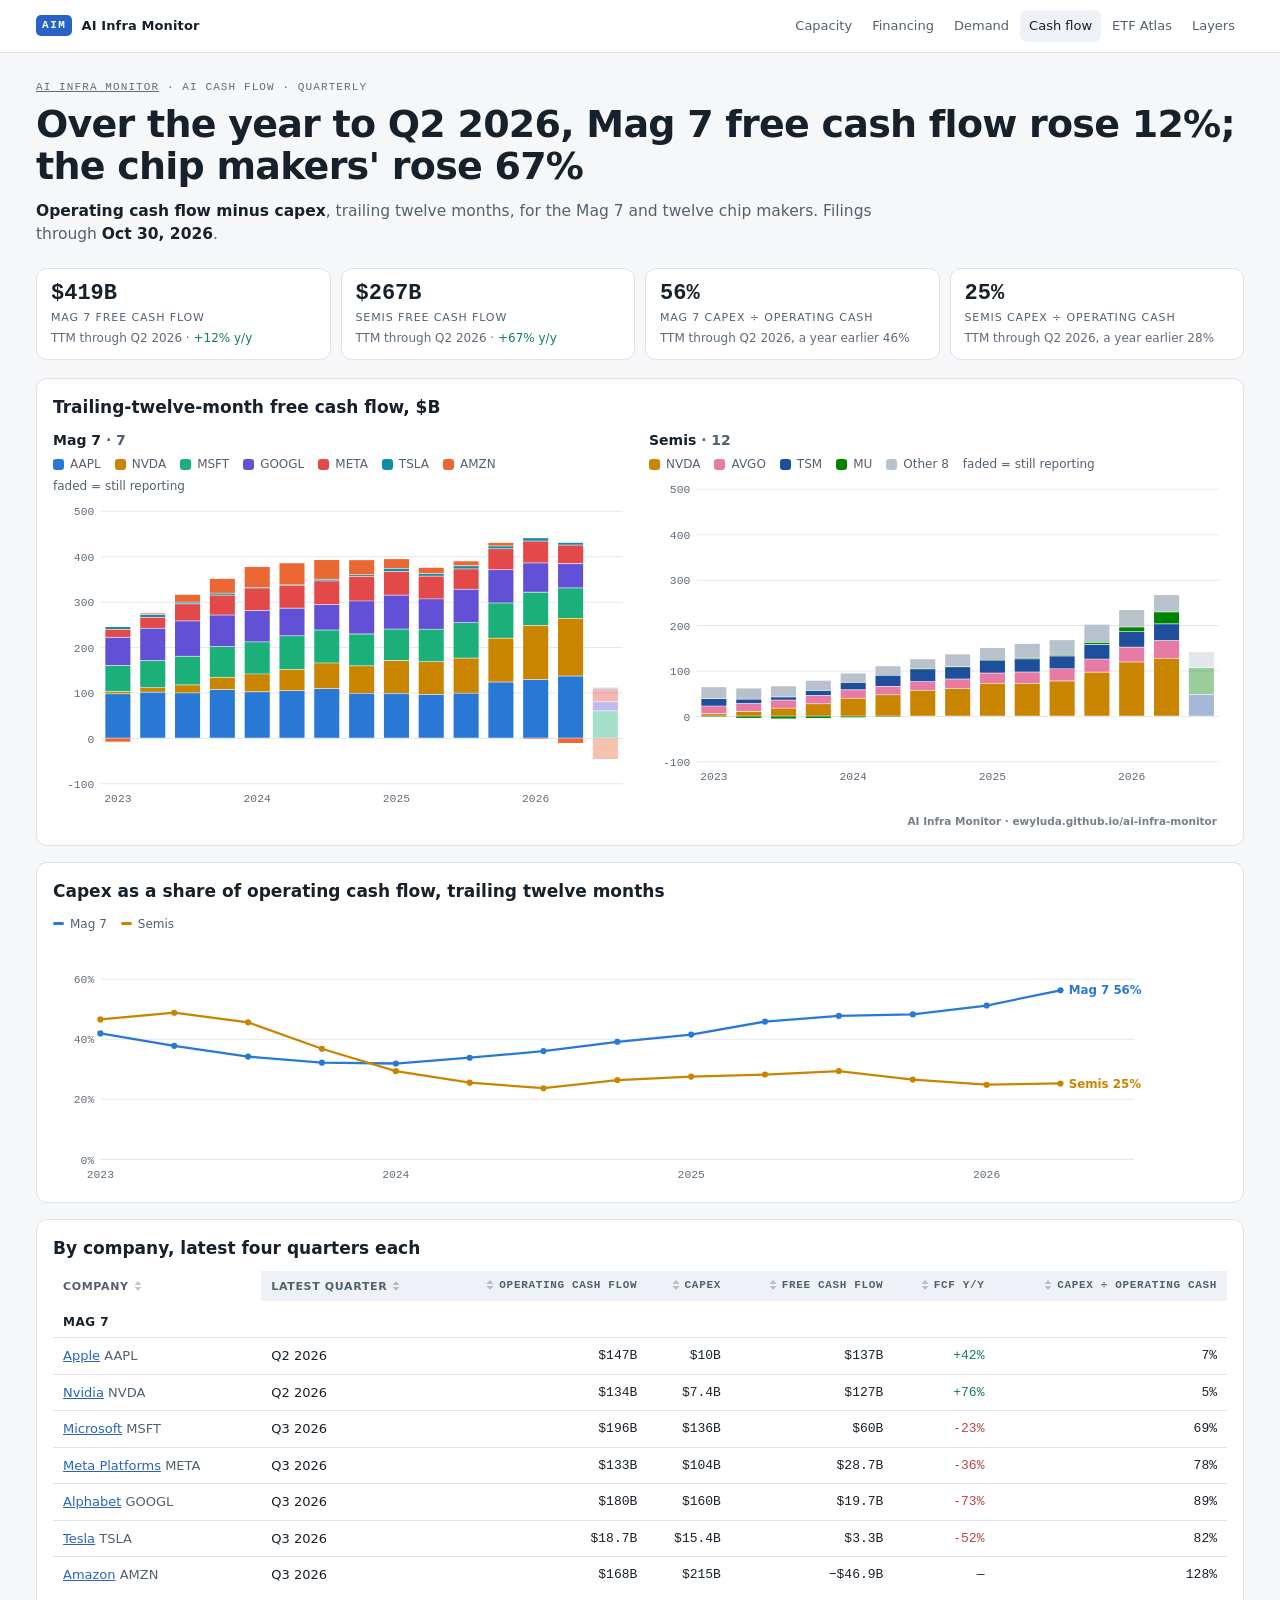
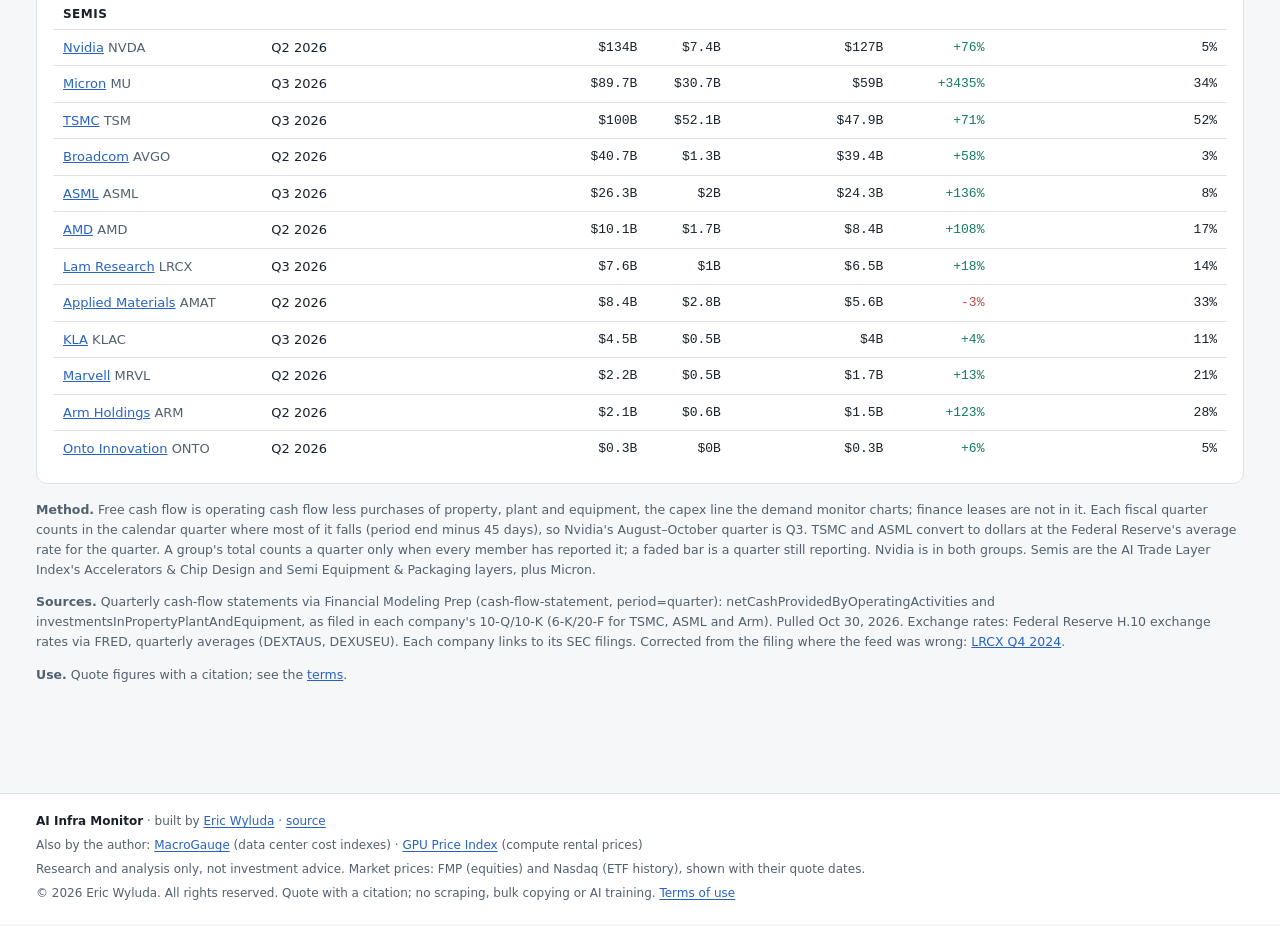
==== site/ai-cash-flow-monitor.html @ a7b1b4c6 "Less text on every page; AI Cash Flow Monitor Friend feedback: the hub reads as daunting, and the Ma" ====
<!doctype html>
<html lang="en">
<head>
<meta charset="utf-8" />
<meta name="viewport" content="width=device-width, initial-scale=1" />
<title>AI Cash Flow Monitor · AI Infra Monitor</title>
<style>
  :root{color-scheme:light;
    --bg:#F6F7F9;--card:#FFFFFF;--border:#DEE3E9;--border-2:#C9D1DA;--text:#17212B;--muted:#526170;--faint:#606C7A;--chip:#EEF2F6;
    --sky:#2763C4;--up:#147A63;--down:#BB4545;
    --sans:ui-sans-serif,-apple-system,system-ui,"Segoe UI",sans-serif;--mono:ui-monospace,SFMono-Regular,Menlo,monospace}
  *{box-sizing:border-box}
  body{margin:0;background:var(--bg);color:var(--text);font:14px/1.5 var(--sans);-webkit-font-smoothing:antialiased}
  a{color:var(--sky)}
  .wrap{max-width:1240px;margin:0 auto;padding:28px 16px 56px}
  .crumb{font:11px var(--mono);letter-spacing:.1em;text-transform:uppercase;color:var(--faint)}
  .crumb a{color:inherit}
  h1{font-size:clamp(26px,4vw,38px);line-height:1.12;letter-spacing:-.02em;margin:10px 0 12px}
  .lede{color:var(--muted);max-width:860px;font-size:15.5px;margin:0 0 22px}
  .lede b{color:var(--text)}
  .stats{display:grid;grid-template-columns:repeat(auto-fit,minmax(160px,1fr));gap:10px;margin-bottom:18px}
  .stat{background:var(--card);border:1px solid var(--border);border-radius:11px;padding:12px 14px}
  .stat .v{font:600 22px/1.15 var(--mono);font-variant-numeric:tabular-nums}
  .stat .l{color:var(--muted);font-size:11px;letter-spacing:.08em;text-transform:uppercase;margin-top:4px}
  .stat .s{color:var(--faint);font-size:12px;margin-top:2px}
  .card{background:var(--card);border:1px solid var(--border);border-radius:11px;padding:16px;margin-bottom:16px}
  .card h2{font-size:17px;margin:0 0 10px}
  .panels{display:grid;grid-template-columns:1fr 1fr;gap:18px}
  .panel h3{font-size:14px;margin:0 0 4px}
  .legend{display:flex;flex-wrap:wrap;gap:4px 14px;margin:0 0 6px;font-size:12px;color:var(--muted)}
  .legend span{display:inline-flex;align-items:center;gap:6px}
  .sw{width:11px;height:11px;border-radius:3px;flex:none}
  .sw.line{height:3px;border-radius:2px}
  svg{display:block;width:100%;height:auto}
  .grid line{stroke:#E3E8EE}
  .zero{stroke:#9AA6B2}
  .axis text{fill:var(--faint);font:11px var(--mono)}
  .endlab{font:600 11.5px var(--sans)}
  table{width:100%;border-collapse:collapse;font-size:13px}
  th{text-align:left;font:600 11px var(--sans);letter-spacing:.06em;text-transform:uppercase;color:var(--muted);background:var(--chip);padding:8px 10px;white-space:nowrap}
  td{padding:8px 10px;border-top:1px solid var(--border);vertical-align:top}
  td.num,th.num{text-align:right;font-family:var(--mono);font-variant-numeric:tabular-nums;white-space:nowrap}
  tr.grp th{background:none;font-size:12px;letter-spacing:.04em;color:var(--text);padding-top:14px}
  .up{color:var(--up)}.down{color:var(--down)}
  .muted{color:var(--muted)}
  .scroll{overflow-x:auto}
  footer{color:var(--muted);font-size:12.5px;line-height:1.6;margin-top:8px}
  footer code{font:12px var(--mono);background:var(--chip);border-radius:4px;padding:0 4px}
  @media(max-width:760px){.wrap{padding-top:18px}.card{padding:12px}.panels{grid-template-columns:1fr}}
</style>
<!-- © 2026 Eric Wyluda. All rights reserved. Terms: https://ewyluda.github.io/ai-infra-monitor/terms.html · AIM canary 242a3ced-c0e2-472b-8a07-06ca97b03cf8 --><meta name="tdm-reservation" content="1" /><meta name="tdm-policy" content="https://ewyluda.github.io/ai-infra-monitor/terms.html" /><meta name="robots" content="noai, noimageai" /><meta name="description" content="Who keeps the cash: trailing-twelve-month free cash flow for the Mag 7 and twelve AI chip makers, company by company and as a group, with capex as a share of operating cash flow." /><link rel="canonical" href="https://ewyluda.github.io/ai-infra-monitor/ai-cash-flow-monitor.html" /><link rel="icon" href="assets/favicon.svg" type="image/svg+xml" /><link rel="apple-touch-icon" href="assets/apple-touch-icon.png" /><meta name="theme-color" content="#F6F7F9" /><meta property="og:type" content="website" /><meta property="og:site_name" content="AI Infra Monitor" /><meta property="og:title" content="AI Cash Flow Monitor · AI Infra Monitor" /><meta property="og:description" content="Who keeps the cash: trailing-twelve-month free cash flow for the Mag 7 and twelve AI chip makers, company by company and as a group, with capex as a share of operating cash flow." /><meta property="og:url" content="https://ewyluda.github.io/ai-infra-monitor/ai-cash-flow-monitor.html" /><meta property="og:image" content="https://ewyluda.github.io/ai-infra-monitor/assets/og-image.png" /><meta property="og:image:width" content="1200" /><meta property="og:image:height" content="630" /><meta property="og:image:alt" content="AI Infra Monitor: who is building the AI buildout, and how it is funded." /><meta name="twitter:card" content="summary_large_image" /><link rel="stylesheet" href="assets/brand.css" /><style>#fcfChart{position:relative;padding-bottom:18px}#fcfChart::after{content:"AI Infra Monitor · ewyluda.github.io/ai-infra-monitor";position:absolute;right:10px;bottom:3px;font:600 10.5px/1 var(--aim-sans);color:var(--aim-muted);opacity:.8;pointer-events:none}</style><style>:is(th,td):where(#coTable tr > :first-child:not([colspan])){position:sticky;left:0;z-index:1;background-color:var(--aim-card)}@supports (animation-timeline:scroll()){:where(#coTable tr > :first-child:not([colspan])){animation:aim-stick linear both;animation-timeline:scroll(nearest inline);animation-range:0 24px}}@keyframes aim-stick{to{box-shadow:6px 0 6px -4px rgba(23,33,43,.14)}}</style>
</head>
<body>
<header class="aim-bar"><div class="aim-bar-in"><a class="aim-brand" href="index.html"><span class="aim-mark">AIM</span><span>AI Infra Monitor</span></a><nav class="aim-nav" aria-label="Dashboards"><a href="neocloud-capacity-tracker.html">Capacity</a><a href="neocloud-financing-ledger.html">Financing</a><a href="ai-demand-monitor.html">Demand</a><a href="ai-cash-flow-monitor.html" aria-current="page">Cash flow</a><a href="ai-infrastructure-etf-atlas.html">ETF Atlas</a><a href="ai-trade-layer-index.html">Layers</a></nav></div></header><main class="aim-content">
<div class="wrap">
  <div class="crumb"><a href="index.html">AI Infra Monitor</a> · AI cash flow · quarterly</div>
  <h1 id="headline">Free cash flow: the Mag 7 against the AI chip makers</h1>
  <p class="lede"><b>Operating cash flow minus capex</b>, trailing twelve months, for the Mag 7 and twelve chip makers.
    Filings through <b id="asOf">—</b>.</p>
  <div class="stats" id="stats"></div>

  <section class="card" aria-labelledby="fcfTitle">
    <h2 id="fcfTitle">Trailing-twelve-month free cash flow, $B</h2>
    <div class="panels" id="fcfChart"></div>
  </section>

  <section class="card" aria-labelledby="shareTitle">
    <h2 id="shareTitle">Capex as a share of operating cash flow, trailing twelve months</h2>
    <div class="legend" id="shareLegend"></div>
    <div id="shareChart"></div>
  </section>

  <section class="card" aria-labelledby="coTitle">
    <h2 id="coTitle">By company, latest four quarters each</h2>
    <div class="scroll"><table id="coTable"></table></div>
  </section>

  <footer>
    <p><b>Method.</b> Free cash flow is operating cash flow less purchases of property, plant and equipment, the
      capex line the demand monitor charts; finance leases are not in it. Each fiscal quarter counts in the calendar
      quarter where most of it falls (period end minus 45 days), so Nvidia's August–October quarter is Q3. TSMC and
      ASML convert to dollars at the Federal Reserve's average rate for the quarter. A group's total counts a quarter
      only when every member has reported it; a faded bar is a quarter still reporting. Nvidia is in both groups.
      Semis are the AI Trade Layer Index's Accelerators &amp; Chip Design and Semi Equipment &amp; Packaging layers,
      plus Micron.</p>
    <p><b>Sources.</b> <span id="sources"></span></p>
    <p><b>Use.</b> Quote figures with a citation; see the <a href="terms.html">terms</a>.</p>
  </footer>
</div>

<script>
const D = /*AI-CASH-FLOW-DATA-START*/{"schema_version":1,"title":"AI Cash Flow Monitor: free cash flow for the Mag 7 and the AI chip makers","as_of":"2026-10-30","start_q":"2023Q1","source":"Quarterly cash-flow statements via Financial Modeling Prep (cash-flow-statement, period=quarter): netCashProvidedByOperatingActivities and investmentsInPropertyPlantAndEquipment, as filed in each company's 10-Q/10-K (6-K/20-F for TSMC, ASML and Arm).","fx_source":"Federal Reserve H.10 exchange rates via FRED, quarterly averages (DEXTAUS, DEXUSEU).","groups":[{"id":"mag7","name":"Mag 7","tickers":["AAPL","MSFT","GOOGL","AMZN","META","NVDA","TSLA"]},{"id":"semis","name":"Semis","tickers":["NVDA","AMD","AVGO","MRVL","TSM","ARM","ASML","AMAT","LRCX","KLAC","ONTO","MU"],"note":"The AI Trade Layer Index's Accelerators & Chip Design and Semi Equipment & Packaging layers, plus Micron"}],"companies":[{"t":"AAPL","name":"Apple","currency":"USD","cik":"0000320193","quarters":[{"q":"2021Q3","period_end":"2021-09-25","fiscal":"FY2021 Q4","filed":"2021-10-29","ocf":20.2,"capex":3.223},{"q":"2021Q4","period_end":"2021-12-25","fiscal":"FY2022 Q1","filed":"2022-01-28","ocf":46.966,"capex":2.803},{"q":"2022Q1","period_end":"2022-03-26","fiscal":"FY2022 Q2","filed":"2022-04-29","ocf":28.166,"capex":2.514},{"q":"2022Q2","period_end":"2022-06-25","fiscal":"FY2022 Q3","filed":"2022-07-29","ocf":22.892,"capex":2.102},{"q":"2022Q3","period_end":"2022-09-24","fiscal":"FY2022 Q4","filed":"2022-10-28","ocf":24.127,"capex":3.289},{"q":"2022Q4","period_end":"2022-12-31","fiscal":"FY2023 Q1","filed":"2023-02-03","ocf":34.005,"capex":3.787},{"q":"2023Q1","period_end":"2023-04-01","fiscal":"FY2023 Q2","filed":"2023-05-05","ocf":28.56,"capex":2.916},{"q":"2023Q2","period_end":"2023-07-01","fiscal":"FY2023 Q3","filed":"2023-08-04","ocf":26.38,"capex":2.093},{"q":"2023Q3","period_end":"2023-09-30","fiscal":"FY2023 Q4","filed":"2023-11-03","ocf":21.598,"capex":2.163},{"q":"2023Q4","period_end":"2023-12-30","fiscal":"FY2024 Q1","filed":"2024-02-02","ocf":39.895,"capex":2.392},{"q":"2024Q1","period_end":"2024-03-30","fiscal":"FY2024 Q2","filed":"2024-05-03","ocf":22.69,"capex":1.996},{"q":"2024Q2","period_end":"2024-06-29","fiscal":"FY2024 Q3","filed":"2024-08-02","ocf":28.858,"capex":2.151},{"q":"2024Q3","period_end":"2024-09-28","fiscal":"FY2024 Q4","filed":"2024-11-01","ocf":26.811,"capex":2.908},{"q":"2024Q4","period_end":"2024-12-28","fiscal":"FY2025 Q1","filed":"2025-01-31","ocf":29.935,"capex":2.94},{"q":"2025Q1","period_end":"2025-03-29","fiscal":"FY2025 Q2","filed":"2025-05-02","ocf":23.952,"capex":3.071},{"q":"2025Q2","period_end":"2025-06-28","fiscal":"FY2025 Q3","filed":"2025-08-01","ocf":27.867,"capex":3.462},{"q":"2025Q3","period_end":"2025-09-27","fiscal":"FY2025 Q4","filed":"2025-10-31","ocf":29.728,"capex":3.242},{"q":"2025Q4","period_end":"2025-12-27","fiscal":"FY2026 Q1","filed":"2026-01-30","ocf":53.925,"capex":2.373},{"q":"2026Q1","period_end":"2026-03-28","fiscal":"FY2026 Q2","filed":"2026-05-01","ocf":28.702,"capex":1.971},{"q":"2026Q2","period_end":"2026-06-27","fiscal":"FY2026 Q3","filed":"2026-07-31","ocf":34.369,"capex":2.455}]},{"t":"MSFT","name":"Microsoft","currency":"USD","cik":"0000789019","quarters":[{"q":"2021Q4","period_end":"2021-12-31","fiscal":"FY2022 Q2","filed":"2022-01-25","ocf":14.48,"capex":5.865},{"q":"2022Q1","period_end":"2022-03-31","fiscal":"FY2022 Q3","filed":"2022-04-26","ocf":25.386,"capex":5.34},{"q":"2022Q2","period_end":"2022-06-30","fiscal":"FY2022 Q4","filed":"2022-07-28","ocf":24.629,"capex":6.871},{"q":"2022Q3","period_end":"2022-09-30","fiscal":"FY2023 Q1","filed":"2022-10-25","ocf":23.198,"capex":6.283},{"q":"2022Q4","period_end":"2022-12-31","fiscal":"FY2023 Q2","filed":"2023-01-24","ocf":11.173,"capex":6.274},{"q":"2023Q1","period_end":"2023-03-31","fiscal":"FY2023 Q3","filed":"2023-04-25","ocf":24.441,"capex":6.607},{"q":"2023Q2","period_end":"2023-06-30","fiscal":"FY2023 Q4","filed":"2023-07-27","ocf":28.77,"capex":8.943},{"q":"2023Q3","period_end":"2023-09-30","fiscal":"FY2024 Q1","filed":"2023-10-24","ocf":30.583,"capex":9.917},{"q":"2023Q4","period_end":"2023-12-31","fiscal":"FY2024 Q2","filed":"2024-01-30","ocf":18.853,"capex":9.735},{"q":"2024Q1","period_end":"2024-03-31","fiscal":"FY2024 Q3","filed":"2024-04-25","ocf":31.917,"capex":10.952},{"q":"2024Q2","period_end":"2024-06-30","fiscal":"FY2024 Q4","filed":"2024-07-30","ocf":37.195,"capex":13.873},{"q":"2024Q3","period_end":"2024-09-30","fiscal":"FY2025 Q1","filed":"2024-10-30","ocf":34.18,"capex":14.923},{"q":"2024Q4","period_end":"2024-12-31","fiscal":"FY2025 Q2","filed":"2025-01-29","ocf":22.291,"capex":15.804},{"q":"2025Q1","period_end":"2025-03-31","fiscal":"FY2025 Q3","filed":"2025-04-30","ocf":37.044,"capex":16.745},{"q":"2025Q2","period_end":"2025-06-30","fiscal":"FY2025 Q4","filed":"2025-07-30","ocf":42.647,"capex":17.079},{"q":"2025Q3","period_end":"2025-09-30","fiscal":"FY2026 Q1","filed":"2025-10-29","ocf":45.057,"capex":19.394},{"q":"2025Q4","period_end":"2025-12-31","fiscal":"FY2026 Q2","filed":"2026-01-28","ocf":35.758,"capex":29.876},{"q":"2026Q1","period_end":"2026-03-31","fiscal":"FY2026 Q3","filed":"2026-04-29","ocf":46.679,"capex":30.876},{"q":"2026Q2","period_end":"2026-06-30","fiscal":"FY2026 Q4","filed":"2026-07-29","ocf":55.441,"capex":35.802},{"q":"2026Q3","period_end":"2026-09-30","fiscal":"FY2027 Q1","filed":"2026-10-28","ocf":58.0,"capex":39.367}]},{"t":"GOOGL","name":"Alphabet","currency":"USD","cik":"0001652044","quarters":[{"q":"2021Q4","period_end":"2021-12-31","fiscal":"FY2021 Q4","filed":"2022-02-02","ocf":24.934,"capex":6.383},{"q":"2022Q1","period_end":"2022-03-31","fiscal":"FY2022 Q1","filed":"2022-04-27","ocf":25.106,"capex":9.786},{"q":"2022Q2","period_end":"2022-06-30","fiscal":"FY2022 Q2","filed":"2022-07-27","ocf":19.422,"capex":6.828},{"q":"2022Q3","period_end":"2022-09-30","fiscal":"FY2022 Q3","filed":"2022-10-26","ocf":23.353,"capex":7.276},{"q":"2022Q4","period_end":"2022-12-31","fiscal":"FY2022 Q4","filed":"2023-02-03","ocf":23.614,"capex":7.595},{"q":"2023Q1","period_end":"2023-03-31","fiscal":"FY2023 Q1","filed":"2023-04-26","ocf":23.509,"capex":6.289},{"q":"2023Q2","period_end":"2023-06-30","fiscal":"FY2023 Q2","filed":"2023-07-26","ocf":28.666,"capex":6.888},{"q":"2023Q3","period_end":"2023-09-30","fiscal":"FY2023 Q3","filed":"2023-10-25","ocf":30.656,"capex":8.055},{"q":"2023Q4","period_end":"2023-12-31","fiscal":"FY2023 Q4","filed":"2024-01-31","ocf":18.915,"capex":11.019},{"q":"2024Q1","period_end":"2024-03-31","fiscal":"FY2024 Q1","filed":"2024-04-26","ocf":28.848,"capex":12.012},{"q":"2024Q2","period_end":"2024-06-30","fiscal":"FY2024 Q2","filed":"2024-07-24","ocf":26.64,"capex":13.186},{"q":"2024Q3","period_end":"2024-09-30","fiscal":"FY2024 Q3","filed":"2024-10-30","ocf":30.698,"capex":13.061},{"q":"2024Q4","period_end":"2024-12-31","fiscal":"FY2024 Q4","filed":"2025-02-05","ocf":39.113,"capex":14.276},{"q":"2025Q1","period_end":"2025-03-31","fiscal":"FY2025 Q1","filed":"2025-04-25","ocf":36.15,"capex":17.197},{"q":"2025Q2","period_end":"2025-06-30","fiscal":"FY2025 Q2","filed":"2025-07-24","ocf":27.747,"capex":22.446},{"q":"2025Q3","period_end":"2025-09-30","fiscal":"FY2025 Q3","filed":"2025-10-30","ocf":48.414,"capex":23.953},{"q":"2025Q4","period_end":"2025-12-31","fiscal":"FY2025 Q4","filed":"2026-02-05","ocf":52.402,"capex":27.851},{"q":"2026Q1","period_end":"2026-03-31","fiscal":"FY2026 Q1","filed":"2026-04-30","ocf":45.79,"capex":35.674},{"q":"2026Q2","period_end":"2026-06-30","fiscal":"FY2026 Q2","filed":"2026-07-23","ocf":39.069,"capex":44.924},{"q":"2026Q3","period_end":"2026-09-30","fiscal":"FY2026 Q3","filed":"2026-10-29","ocf":42.29,"capex":51.355}]},{"t":"AMZN","name":"Amazon","currency":"USD","cik":"0001018724","quarters":[{"q":"2021Q4","period_end":"2021-12-31","fiscal":"FY2021 Q4","filed":"2022-02-04","ocf":22.086,"capex":18.935},{"q":"2022Q1","period_end":"2022-03-31","fiscal":"FY2022 Q1","filed":"2022-04-29","ocf":-2.79,"capex":14.951},{"q":"2022Q2","period_end":"2022-06-30","fiscal":"FY2022 Q2","filed":"2022-07-29","ocf":8.965,"capex":15.724},{"q":"2022Q3","period_end":"2022-09-30","fiscal":"FY2022 Q3","filed":"2022-10-28","ocf":11.404,"capex":16.378},{"q":"2022Q4","period_end":"2022-12-31","fiscal":"FY2022 Q4","filed":"2023-02-03","ocf":29.173,"capex":16.592},{"q":"2023Q1","period_end":"2023-03-31","fiscal":"FY2023 Q1","filed":"2023-04-28","ocf":4.788,"capex":14.207},{"q":"2023Q2","period_end":"2023-06-30","fiscal":"FY2023 Q2","filed":"2023-08-04","ocf":16.476,"capex":11.455},{"q":"2023Q3","period_end":"2023-09-30","fiscal":"FY2023 Q3","filed":"2023-10-27","ocf":21.217,"capex":12.479},{"q":"2023Q4","period_end":"2023-12-31","fiscal":"FY2023 Q4","filed":"2024-02-02","ocf":42.465,"capex":14.588},{"q":"2024Q1","period_end":"2024-03-31","fiscal":"FY2024 Q1","filed":"2024-05-01","ocf":18.989,"capex":14.925},{"q":"2024Q2","period_end":"2024-06-30","fiscal":"FY2024 Q2","filed":"2024-08-02","ocf":25.281,"capex":17.62},{"q":"2024Q3","period_end":"2024-09-30","fiscal":"FY2024 Q3","filed":"2024-11-01","ocf":25.971,"capex":22.62},{"q":"2024Q4","period_end":"2024-12-31","fiscal":"FY2024 Q4","filed":"2025-02-07","ocf":45.636,"capex":27.834},{"q":"2025Q1","period_end":"2025-03-31","fiscal":"FY2025 Q1","filed":"2025-05-02","ocf":17.015,"capex":25.019},{"q":"2025Q2","period_end":"2025-06-30","fiscal":"FY2025 Q2","filed":"2025-08-01","ocf":32.515,"capex":32.183},{"q":"2025Q3","period_end":"2025-09-30","fiscal":"FY2025 Q3","filed":"2025-10-31","ocf":35.525,"capex":35.095},{"q":"2025Q4","period_end":"2025-12-31","fiscal":"FY2025 Q4","filed":"2026-02-06","ocf":54.459,"capex":39.522},{"q":"2026Q1","period_end":"2026-03-31","fiscal":"FY2026 Q1","filed":"2026-04-30","ocf":26.032,"capex":44.203},{"q":"2026Q2","period_end":"2026-06-30","fiscal":"FY2026 Q2","filed":"2026-07-31","ocf":45.387,"capex":54.208},{"q":"2026Q3","period_end":"2026-09-30","fiscal":"FY2026 Q3","filed":"2026-10-30","ocf":42.422,"capex":77.259}]},{"t":"META","name":"Meta Platforms","currency":"USD","cik":"0001326801","quarters":[{"q":"2021Q4","period_end":"2021-12-31","fiscal":"FY2021 Q4","filed":"2022-02-03","ocf":18.104,"capex":5.37},{"q":"2022Q1","period_end":"2022-03-31","fiscal":"FY2022 Q1","filed":"2022-04-28","ocf":14.076,"capex":5.441},{"q":"2022Q2","period_end":"2022-06-30","fiscal":"FY2022 Q2","filed":"2022-07-28","ocf":12.197,"capex":7.572},{"q":"2022Q3","period_end":"2022-09-30","fiscal":"FY2022 Q3","filed":"2022-10-27","ocf":9.691,"capex":9.375},{"q":"2022Q4","period_end":"2022-12-31","fiscal":"FY2022 Q4","filed":"2023-02-02","ocf":14.511,"capex":9.043},{"q":"2023Q1","period_end":"2023-03-31","fiscal":"FY2023 Q1","filed":"2023-04-27","ocf":13.998,"capex":6.842},{"q":"2023Q2","period_end":"2023-06-30","fiscal":"FY2023 Q2","filed":"2023-07-27","ocf":17.309,"capex":6.216},{"q":"2023Q3","period_end":"2023-09-30","fiscal":"FY2023 Q3","filed":"2023-10-26","ocf":20.402,"capex":6.543},{"q":"2023Q4","period_end":"2023-12-31","fiscal":"FY2023 Q4","filed":"2024-02-02","ocf":19.404,"capex":7.665},{"q":"2024Q1","period_end":"2024-03-31","fiscal":"FY2024 Q1","filed":"2024-04-25","ocf":19.246,"capex":6.4},{"q":"2024Q2","period_end":"2024-06-30","fiscal":"FY2024 Q2","filed":"2024-08-01","ocf":19.37,"capex":8.173},{"q":"2024Q3","period_end":"2024-09-30","fiscal":"FY2024 Q3","filed":"2024-10-31","ocf":24.724,"capex":8.258},{"q":"2024Q4","period_end":"2024-12-31","fiscal":"FY2024 Q4","filed":"2025-01-30","ocf":27.988,"capex":14.425},{"q":"2025Q1","period_end":"2025-03-31","fiscal":"FY2025 Q1","filed":"2025-05-01","ocf":24.026,"capex":12.941},{"q":"2025Q2","period_end":"2025-06-30","fiscal":"FY2025 Q2","filed":"2025-07-31","ocf":25.561,"capex":16.538},{"q":"2025Q3","period_end":"2025-09-30","fiscal":"FY2025 Q3","filed":"2025-10-30","ocf":29.999,"capex":18.829},{"q":"2025Q4","period_end":"2025-12-31","fiscal":"FY2025 Q4","filed":"2026-01-29","ocf":36.214,"capex":21.383},{"q":"2026Q1","period_end":"2026-03-31","fiscal":"FY2026 Q1","filed":"2026-04-30","ocf":32.226,"capex":18.997},{"q":"2026Q2","period_end":"2026-06-30","fiscal":"FY2026 Q2","filed":"2026-07-30","ocf":31.862,"capex":30.116},{"q":"2026Q3","period_end":"2026-09-30","fiscal":"FY2026 Q3","filed":"2026-10-22","ocf":32.786,"capex":33.942}]},{"t":"NVDA","name":"Nvidia","currency":"USD","cik":"0001045810","quarters":[{"q":"2021Q3","period_end":"2021-10-31","fiscal":"FY2022 Q3","filed":"2021-11-22","ocf":1.519,"capex":0.222},{"q":"2021Q4","period_end":"2022-01-30","fiscal":"FY2022 Q4","filed":"2022-03-18","ocf":3.033,"capex":0.273},{"q":"2022Q1","period_end":"2022-05-01","fiscal":"FY2023 Q1","filed":"2022-05-27","ocf":1.731,"capex":0.361},{"q":"2022Q2","period_end":"2022-07-31","fiscal":"FY2023 Q2","filed":"2022-08-31","ocf":1.27,"capex":0.433},{"q":"2022Q3","period_end":"2022-10-30","fiscal":"FY2023 Q3","filed":"2022-11-18","ocf":0.392,"capex":0.53},{"q":"2022Q4","period_end":"2023-01-29","fiscal":"FY2023 Q4","filed":"2023-02-24","ocf":2.248,"capex":0.509},{"q":"2023Q1","period_end":"2023-04-30","fiscal":"FY2024 Q1","filed":"2023-05-26","ocf":2.911,"capex":0.248},{"q":"2023Q2","period_end":"2023-07-30","fiscal":"FY2024 Q2","filed":"2023-08-28","ocf":6.348,"capex":0.289},{"q":"2023Q3","period_end":"2023-10-29","fiscal":"FY2024 Q3","filed":"2023-11-21","ocf":7.332,"capex":0.278},{"q":"2023Q4","period_end":"2024-01-28","fiscal":"FY2024 Q4","filed":"2024-02-21","ocf":11.499,"capex":0.254},{"q":"2024Q1","period_end":"2024-04-28","fiscal":"FY2025 Q1","filed":"2024-05-29","ocf":15.345,"capex":0.369},{"q":"2024Q2","period_end":"2024-07-28","fiscal":"FY2025 Q2","filed":"2024-08-28","ocf":14.488,"capex":0.977},{"q":"2024Q3","period_end":"2024-10-27","fiscal":"FY2025 Q3","filed":"2024-11-20","ocf":17.627,"capex":0.813},{"q":"2024Q4","period_end":"2025-01-26","fiscal":"FY2025 Q4","filed":"2025-02-26","ocf":16.629,"capex":1.077},{"q":"2025Q1","period_end":"2025-04-27","fiscal":"FY2026 Q1","filed":"2025-05-28","ocf":27.414,"capex":1.227},{"q":"2025Q2","period_end":"2025-07-27","fiscal":"FY2026 Q2","filed":"2025-08-27","ocf":15.365,"capex":1.895},{"q":"2025Q3","period_end":"2025-10-26","fiscal":"FY2026 Q3","filed":"2025-11-19","ocf":23.751,"capex":1.636},{"q":"2025Q4","period_end":"2026-01-25","fiscal":"FY2026 Q4","filed":"2026-02-25","ocf":36.188,"capex":1.284},{"q":"2026Q1","period_end":"2026-04-26","fiscal":"FY2027 Q1","filed":"2026-05-20","ocf":50.344,"capex":1.757},{"q":"2026Q2","period_end":"2026-07-26","fiscal":"FY2027 Q2","filed":"2026-08-26","ocf":24.077,"capex":2.677}]},{"t":"TSLA","name":"Tesla","currency":"USD","cik":"0001318605","quarters":[{"q":"2021Q4","period_end":"2021-12-31","fiscal":"FY2021 Q4","filed":"2022-02-07","ocf":4.585,"capex":1.814},{"q":"2022Q1","period_end":"2022-03-31","fiscal":"FY2022 Q1","filed":"2022-04-25","ocf":3.995,"capex":1.772},{"q":"2022Q2","period_end":"2022-06-30","fiscal":"FY2022 Q2","filed":"2022-07-25","ocf":2.351,"capex":1.73},{"q":"2022Q3","period_end":"2022-09-30","fiscal":"FY2022 Q3","filed":"2022-10-24","ocf":5.1,"capex":1.803},{"q":"2022Q4","period_end":"2022-12-31","fiscal":"FY2022 Q4","filed":"2023-01-31","ocf":3.278,"capex":1.858},{"q":"2023Q1","period_end":"2023-03-31","fiscal":"FY2023 Q1","filed":"2023-04-24","ocf":2.513,"capex":2.073},{"q":"2023Q2","period_end":"2023-06-30","fiscal":"FY2023 Q2","filed":"2023-07-24","ocf":3.065,"capex":2.06},{"q":"2023Q3","period_end":"2023-09-30","fiscal":"FY2023 Q3","filed":"2023-10-23","ocf":3.308,"capex":2.459},{"q":"2023Q4","period_end":"2023-12-31","fiscal":"FY2023 Q4","filed":"2024-01-29","ocf":4.37,"capex":2.307},{"q":"2024Q1","period_end":"2024-03-31","fiscal":"FY2024 Q1","filed":"2024-04-24","ocf":0.242,"capex":2.777},{"q":"2024Q2","period_end":"2024-06-30","fiscal":"FY2024 Q2","filed":"2024-07-24","ocf":3.612,"capex":2.272},{"q":"2024Q3","period_end":"2024-09-30","fiscal":"FY2024 Q3","filed":"2024-10-24","ocf":6.255,"capex":3.513},{"q":"2024Q4","period_end":"2024-12-31","fiscal":"FY2024 Q4","filed":"2025-01-30","ocf":4.814,"capex":2.78},{"q":"2025Q1","period_end":"2025-03-31","fiscal":"FY2025 Q1","filed":"2025-04-23","ocf":2.156,"capex":1.492},{"q":"2025Q2","period_end":"2025-06-30","fiscal":"FY2025 Q2","filed":"2025-07-24","ocf":2.54,"capex":2.394},{"q":"2025Q3","period_end":"2025-09-30","fiscal":"FY2025 Q3","filed":"2025-10-23","ocf":6.238,"capex":2.248},{"q":"2025Q4","period_end":"2025-12-31","fiscal":"FY2025 Q4","filed":"2026-01-29","ocf":3.813,"capex":2.393},{"q":"2026Q1","period_end":"2026-03-31","fiscal":"FY2026 Q1","filed":"2026-04-23","ocf":3.937,"capex":2.493},{"q":"2026Q2","period_end":"2026-06-30","fiscal":"FY2026 Q2","filed":"2026-07-23","ocf":4.697,"capex":5.789},{"q":"2026Q3","period_end":"2026-09-30","fiscal":"FY2026 Q3","filed":"2026-10-22","ocf":6.263,"capex":4.732}]},{"t":"AMD","name":"AMD","currency":"USD","cik":"0000002488","quarters":[{"q":"2021Q3","period_end":"2021-09-25","fiscal":"FY2021 Q3","filed":"2021-10-27","ocf":0.849,"capex":0.085},{"q":"2021Q4","period_end":"2021-12-25","fiscal":"FY2021 Q4","filed":"2022-02-03","ocf":0.822,"capex":0.086},{"q":"2022Q1","period_end":"2022-03-26","fiscal":"FY2022 Q1","filed":"2022-05-04","ocf":0.995,"capex":0.071},{"q":"2022Q2","period_end":"2022-06-25","fiscal":"FY2022 Q2","filed":"2022-08-03","ocf":1.038,"capex":0.132},{"q":"2022Q3","period_end":"2022-09-24","fiscal":"FY2022 Q3","filed":"2022-11-02","ocf":0.965,"capex":0.123},{"q":"2022Q4","period_end":"2022-12-31","fiscal":"FY2022 Q4","filed":"2023-02-27","ocf":0.567,"capex":0.124},{"q":"2023Q1","period_end":"2023-04-01","fiscal":"FY2023 Q1","filed":"2023-05-03","ocf":0.486,"capex":0.158},{"q":"2023Q2","period_end":"2023-07-01","fiscal":"FY2023 Q2","filed":"2023-08-02","ocf":0.379,"capex":0.125},{"q":"2023Q3","period_end":"2023-09-30","fiscal":"FY2023 Q3","filed":"2023-11-01","ocf":0.421,"capex":0.124},{"q":"2023Q4","period_end":"2023-12-30","fiscal":"FY2023 Q4","filed":"2024-01-31","ocf":0.381,"capex":0.139},{"q":"2024Q1","period_end":"2024-03-30","fiscal":"FY2024 Q1","filed":"2024-05-01","ocf":0.521,"capex":0.142},{"q":"2024Q2","period_end":"2024-06-29","fiscal":"FY2024 Q2","filed":"2024-07-31","ocf":0.593,"capex":0.154},{"q":"2024Q3","period_end":"2024-09-28","fiscal":"FY2024 Q3","filed":"2024-10-30","ocf":0.628,"capex":0.132},{"q":"2024Q4","period_end":"2024-12-28","fiscal":"FY2024 Q4","filed":"2025-02-05","ocf":1.299,"capex":0.208},{"q":"2025Q1","period_end":"2025-03-29","fiscal":"FY2025 Q1","filed":"2025-05-07","ocf":0.939,"capex":0.212},{"q":"2025Q2","period_end":"2025-06-28","fiscal":"FY2025 Q2","filed":"2025-08-06","ocf":2.011,"capex":0.282},{"q":"2025Q3","period_end":"2025-09-27","fiscal":"FY2025 Q3","filed":"2025-11-05","ocf":2.159,"capex":0.258},{"q":"2025Q4","period_end":"2025-12-27","fiscal":"FY2025 Q4","filed":"2026-02-04","ocf":2.6,"capex":0.222},{"q":"2026Q1","period_end":"2026-03-28","fiscal":"FY2026 Q1","filed":"2026-05-06","ocf":2.955,"capex":0.389},{"q":"2026Q2","period_end":"2026-06-27","fiscal":"FY2026 Q2","filed":"2026-08-05","ocf":2.366,"capex":0.808}]},{"t":"AVGO","name":"Broadcom","currency":"USD","cik":"0001730168","quarters":[{"q":"2021Q3","period_end":"2021-10-31","fiscal":"FY2021 Q4","filed":"2021-12-17","ocf":3.541,"capex":0.088},{"q":"2021Q4","period_end":"2022-01-30","fiscal":"FY2022 Q1","filed":"2022-03-10","ocf":3.486,"capex":0.101},{"q":"2022Q1","period_end":"2022-05-01","fiscal":"FY2022 Q2","filed":"2022-06-09","ocf":4.243,"capex":0.085},{"q":"2022Q2","period_end":"2022-07-31","fiscal":"FY2022 Q3","filed":"2022-09-01","ocf":4.424,"capex":0.116},{"q":"2022Q3","period_end":"2022-10-30","fiscal":"FY2022 Q4","filed":"2022-12-16","ocf":4.583,"capex":0.122},{"q":"2022Q4","period_end":"2023-01-29","fiscal":"FY2023 Q1","filed":"2023-03-08","ocf":4.036,"capex":0.103},{"q":"2023Q1","period_end":"2023-04-30","fiscal":"FY2023 Q2","filed":"2023-06-07","ocf":4.502,"capex":0.122},{"q":"2023Q2","period_end":"2023-07-30","fiscal":"FY2023 Q3","filed":"2023-09-06","ocf":4.719,"capex":0.122},{"q":"2023Q3","period_end":"2023-10-29","fiscal":"FY2023 Q4","filed":"2023-12-14","ocf":4.828,"capex":0.105},{"q":"2023Q4","period_end":"2024-02-04","fiscal":"FY2024 Q1","filed":"2024-03-14","ocf":4.815,"capex":0.122},{"q":"2024Q1","period_end":"2024-05-05","fiscal":"FY2024 Q2","filed":"2024-06-13","ocf":4.58,"capex":0.132},{"q":"2024Q2","period_end":"2024-08-04","fiscal":"FY2024 Q3","filed":"2024-09-11","ocf":4.963,"capex":0.172},{"q":"2024Q3","period_end":"2024-11-03","fiscal":"FY2024 Q4","filed":"2024-12-20","ocf":5.604,"capex":0.122},{"q":"2024Q4","period_end":"2025-02-02","fiscal":"FY2025 Q1","filed":"2025-03-12","ocf":6.113,"capex":0.1},{"q":"2025Q1","period_end":"2025-05-04","fiscal":"FY2025 Q2","filed":"2025-06-11","ocf":6.555,"capex":0.144},{"q":"2025Q2","period_end":"2025-08-03","fiscal":"FY2025 Q3","filed":"2025-09-10","ocf":7.166,"capex":0.142},{"q":"2025Q3","period_end":"2025-11-02","fiscal":"FY2025 Q4","filed":"2025-12-18","ocf":7.703,"capex":0.237},{"q":"2025Q4","period_end":"2026-02-01","fiscal":"FY2026 Q1","filed":"2026-03-11","ocf":8.26,"capex":0.25},{"q":"2026Q1","period_end":"2026-05-03","fiscal":"FY2026 Q2","filed":"2026-06-09","ocf":10.493,"capex":0.231},{"q":"2026Q2","period_end":"2026-08-02","fiscal":"FY2026 Q3","filed":"2026-09-10","ocf":14.197,"capex":0.532}]},{"t":"MRVL","name":"Marvell","currency":"USD","cik":"0001835632","quarters":[{"q":"2021Q3","period_end":"2021-10-30","fiscal":"FY2022 Q3","filed":"2021-12-03","ocf":0.2647,"capex":0.0768},{"q":"2021Q4","period_end":"2022-01-31","fiscal":"FY2022 Q4","filed":"2022-03-10","ocf":0.3463,"capex":0.0388},{"q":"2022Q1","period_end":"2022-04-30","fiscal":"FY2023 Q1","filed":"2022-05-27","ocf":0.1948,"capex":0.0369},{"q":"2022Q2","period_end":"2022-07-30","fiscal":"FY2023 Q2","filed":"2022-08-26","ocf":0.3315,"capex":0.0726},{"q":"2022Q3","period_end":"2022-10-29","fiscal":"FY2023 Q3","filed":"2022-12-02","ocf":0.411,"capex":0.0427},{"q":"2022Q4","period_end":"2023-01-31","fiscal":"FY2023 Q4","filed":"2023-03-09","ocf":0.3515,"capex":0.054},{"q":"2023Q1","period_end":"2023-04-29","fiscal":"FY2024 Q1","filed":"2023-05-26","ocf":0.2084,"capex":0.0998},{"q":"2023Q2","period_end":"2023-07-29","fiscal":"FY2024 Q2","filed":"2023-08-25","ocf":0.1125,"capex":0.1111},{"q":"2023Q3","period_end":"2023-10-28","fiscal":"FY2024 Q3","filed":"2023-12-01","ocf":0.503,"capex":0.0544},{"q":"2023Q4","period_end":"2024-01-31","fiscal":"FY2024 Q4","filed":"2024-03-13","ocf":0.5466,"capex":0.071},{"q":"2024Q1","period_end":"2024-05-04","fiscal":"FY2025 Q1","filed":"2024-05-31","ocf":0.3245,"capex":0.0915},{"q":"2024Q2","period_end":"2024-08-03","fiscal":"FY2025 Q2","filed":"2024-08-30","ocf":0.3064,"capex":0.0482},{"q":"2024Q3","period_end":"2024-11-02","fiscal":"FY2025 Q3","filed":"2024-12-04","ocf":0.5363,"capex":0.075},{"q":"2024Q4","period_end":"2025-01-31","fiscal":"FY2025 Q4","filed":"2025-03-12","ocf":0.514,"capex":0.0699},{"q":"2025Q1","period_end":"2025-05-03","fiscal":"FY2026 Q1","filed":"2025-05-30","ocf":0.3329,"capex":0.1188},{"q":"2025Q2","period_end":"2025-08-02","fiscal":"FY2026 Q2","filed":"2025-08-29","ocf":0.4616,"capex":0.0475},{"q":"2025Q3","period_end":"2025-11-01","fiscal":"FY2026 Q3","filed":"2025-12-03","ocf":0.5823,"capex":0.0735},{"q":"2025Q4","period_end":"2026-01-31","fiscal":"FY2026 Q4","filed":"2026-03-11","ocf":0.3737,"capex":0.1143},{"q":"2026Q1","period_end":"2026-05-02","fiscal":"FY2027 Q1","filed":"2026-05-28","ocf":0.6388,"capex":0.1557},{"q":"2026Q2","period_end":"2026-08-01","fiscal":"FY2027 Q2","filed":"2026-08-28","ocf":0.6055,"capex":0.1267}]},{"t":"TSM","name":"TSMC","currency":"TWD","cik":"0001046179","quarters":[{"q":"2021Q4","period_end":"2021-12-31","fiscal":"FY2021 Q4","filed":"2022-02-25","ocf":378.2,"capex":235.556},{"q":"2022Q1","period_end":"2022-03-31","fiscal":"FY2022 Q1","filed":"2022-05-13","ocf":372.1697,"capex":262.7177},{"q":"2022Q2","period_end":"2022-06-30","fiscal":"FY2022 Q2","filed":"2022-08-12","ocf":338.8494,"capex":220.9453},{"q":"2022Q3","period_end":"2022-09-30","fiscal":"FY2022 Q3","filed":"2022-11-14","ocf":412.6982,"capex":267.6358},{"q":"2022Q4","period_end":"2022-12-31","fiscal":"FY2022 Q4","filed":"2023-02-24","ocf":486.88,"capex":336.8},{"q":"2023Q1","period_end":"2023-03-31","fiscal":"FY2023 Q1","filed":"2023-05-12","ocf":385.2447,"capex":302.805},{"q":"2023Q2","period_end":"2023-06-30","fiscal":"FY2023 Q2","filed":"2023-08-14","ocf":167.248,"capex":250.5342},{"q":"2023Q3","period_end":"2023-09-30","fiscal":"FY2023 Q3","filed":"2023-11-14","ocf":294.6453,"capex":227.8071},{"q":"2023Q4","period_end":"2023-12-31","fiscal":"FY2023 Q4","filed":"2024-04-18","ocf":404.3312,"capex":124.7593},{"q":"2024Q1","period_end":"2024-03-31","fiscal":"FY2024 Q1","filed":"2024-05-15","ocf":436.3111,"capex":183.3598},{"q":"2024Q2","period_end":"2024-06-30","fiscal":"FY2024 Q2","filed":"2024-08-14","ocf":377.6682,"capex":205.6747},{"q":"2024Q3","period_end":"2024-09-30","fiscal":"FY2024 Q3","filed":"2024-11-14","ocf":391.9925,"capex":215.0067},{"q":"2024Q4","period_end":"2024-12-31","fiscal":"FY2024 Q4","filed":"2025-02-27","ocf":620.205,"capex":361.9482},{"q":"2025Q1","period_end":"2025-03-31","fiscal":"FY2025 Q1","filed":"2025-05-15","ocf":625.5737,"capex":330.8267},{"q":"2025Q2","period_end":"2025-06-30","fiscal":"FY2025 Q2","filed":"2025-08-14","ocf":497.0641,"capex":297.2258},{"q":"2025Q3","period_end":"2025-09-30","fiscal":"FY2025 Q3","filed":"2025-10-16","ocf":426.8291,"capex":287.452},{"q":"2025Q4","period_end":"2025-12-31","fiscal":"FY2025 Q4","filed":"2026-04-16","ocf":725.5088,"capex":356.906},{"q":"2026Q1","period_end":"2026-03-31","fiscal":"FY2026 Q1","filed":"2026-05-15","ocf":698.9763,"capex":350.7628},{"q":"2026Q2","period_end":"2026-06-30","fiscal":"FY2026 Q2","filed":"2026-08-14","ocf":783.365,"capex":496.0019},{"q":"2026Q3","period_end":"2026-09-30","fiscal":"FY2026 Q3","filed":"2026-10-15","ocf":951.7603,"capex":441.6307}]},{"t":"ARM","name":"Arm Holdings","currency":"USD","cik":"0001973239","quarters":[{"q":"2022Q2","period_end":"2022-06-30","fiscal":"FY2023 Q1","filed":"2022-06-30","ocf":-0.231,"capex":0.026},{"q":"2022Q3","period_end":"2022-09-30","fiscal":"FY2023 Q2","filed":"2022-09-30","ocf":0.076,"capex":0.034},{"q":"2022Q4","period_end":"2022-12-31","fiscal":"FY2023 Q3","filed":"2022-12-31","ocf":0.411,"capex":0.013},{"q":"2023Q1","period_end":"2023-03-31","fiscal":"FY2023 Q4","filed":"2023-03-31","ocf":0.483,"capex":0.02},{"q":"2023Q2","period_end":"2023-06-30","fiscal":"FY2024 Q1","filed":"2023-06-30","ocf":-0.114,"capex":0.026},{"q":"2023Q3","period_end":"2023-09-30","fiscal":"FY2024 Q2","filed":"2023-11-09","ocf":0.227,"capex":0.047},{"q":"2023Q4","period_end":"2023-12-31","fiscal":"FY2024 Q3","filed":"2024-02-08","ocf":0.31,"capex":0.051},{"q":"2024Q1","period_end":"2024-03-31","fiscal":"FY2024 Q4","filed":"2024-05-29","ocf":0.667,"capex":0.019},{"q":"2024Q2","period_end":"2024-06-30","fiscal":"FY2025 Q1","filed":"2024-08-01","ocf":-0.29,"capex":0.029},{"q":"2024Q3","period_end":"2024-09-30","fiscal":"FY2025 Q2","filed":"2024-11-07","ocf":0.006,"capex":0.053},{"q":"2024Q4","period_end":"2024-12-31","fiscal":"FY2025 Q3","filed":"2025-02-05","ocf":0.423,"capex":0.063},{"q":"2025Q1","period_end":"2025-03-31","fiscal":"FY2025 Q4","filed":"2025-05-28","ocf":0.258,"capex":0.074},{"q":"2025Q2","period_end":"2025-06-30","fiscal":"FY2026 Q1","filed":"2025-07-30","ocf":0.332,"capex":0.154},{"q":"2025Q3","period_end":"2025-09-30","fiscal":"FY2026 Q2","filed":"2025-11-05","ocf":0.567,"capex":0.138},{"q":"2025Q4","period_end":"2025-12-31","fiscal":"FY2026 Q3","filed":"2026-02-04","ocf":0.365,"capex":0.179},{"q":"2026Q1","period_end":"2026-03-31","fiscal":"FY2026 Q4","filed":"2026-05-06","ocf":0.26,"capex":0.074},{"q":"2026Q2","period_end":"2026-06-30","fiscal":"FY2027 Q1","filed":"2026-07-29","ocf":0.902,"capex":0.197}]},{"t":"ASML","name":"ASML","currency":"EUR","cik":"0000000000","quarters":[{"q":"2021Q4","period_end":"2021-12-31","fiscal":"FY2021 Q4","filed":"2021-12-31","ocf":6.417,"capex":0.2907},{"q":"2022Q1","period_end":"2022-03-31","fiscal":"FY2022 Q1","filed":"2022-03-31","ocf":-0.5861,"capex":0.2401},{"q":"2022Q2","period_end":"2022-06-30","fiscal":"FY2022 Q2","filed":"2022-07-03","ocf":2.5529,"capex":0.2315},{"q":"2022Q3","period_end":"2022-10-02","fiscal":"FY2022 Q3","filed":"2022-10-02","ocf":1.1695,"capex":0.3566},{"q":"2022Q4","period_end":"2022-12-31","fiscal":"FY2022 Q4","filed":"2022-12-31","ocf":5.3505,"capex":0.4659},{"q":"2023Q1","period_end":"2023-04-02","fiscal":"FY2023 Q1","filed":"2023-04-02","ocf":0.7336,"capex":0.532},{"q":"2023Q2","period_end":"2023-06-30","fiscal":"FY2023 Q2","filed":"2023-06-30","ocf":0.3847,"capex":0.5378},{"q":"2023Q3","period_end":"2023-09-30","fiscal":"FY2023 Q3","filed":"2023-09-30","ocf":1.1281,"capex":0.5101},{"q":"2023Q4","period_end":"2023-12-31","fiscal":"FY2023 Q4","filed":"2023-12-31","ocf":3.197,"capex":0.6023},{"q":"2024Q1","period_end":"2024-03-31","fiscal":"FY2024 Q1","filed":"2024-03-31","ocf":-0.2519,"capex":0.4238},{"q":"2024Q2","period_end":"2024-06-30","fiscal":"FY2024 Q2","filed":"2024-06-30","ocf":0.9234,"capex":0.538},{"q":"2024Q3","period_end":"2024-09-30","fiscal":"FY2024 Q3","filed":"2024-09-30","ocf":0.9499,"capex":0.4149},{"q":"2024Q4","period_end":"2024-12-31","fiscal":"FY2024 Q4","filed":"2024-12-31","ocf":9.5448,"capex":0.704},{"q":"2025Q1","period_end":"2025-03-31","fiscal":"FY2025 Q1","filed":"2025-03-31","ocf":-0.0586,"capex":0.415},{"q":"2025Q2","period_end":"2025-06-30","fiscal":"FY2025 Q2","filed":"2025-06-30","ocf":1.346,"capex":0.4148},{"q":"2025Q3","period_end":"2025-09-30","fiscal":"FY2025 Q3","filed":"2025-09-30","ocf":0.5591,"capex":0.2959},{"q":"2025Q4","period_end":"2025-12-31","fiscal":"FY2025 Q4","filed":"2025-12-31","ocf":11.4103,"capex":0.4704},{"q":"2026Q1","period_end":"2026-03-31","fiscal":"FY2026 Q1","filed":"2026-03-31","ocf":-2.1856,"capex":0.4024},{"q":"2026Q2","period_end":"2026-06-30","fiscal":"FY2026 Q2","filed":"2026-07-15","ocf":1.7031,"capex":0.3861},{"q":"2026Q3","period_end":"2026-09-30","fiscal":"FY2026 Q3","filed":"2026-10-14","ocf":11.7976,"capex":0.4472}]},{"t":"AMAT","name":"Applied Materials","currency":"USD","cik":"0000006951","quarters":[{"q":"2021Q3","period_end":"2021-10-31","fiscal":"FY2021 Q4","filed":"2021-12-17","ocf":1.148,"capex":0.206},{"q":"2021Q4","period_end":"2022-01-30","fiscal":"FY2022 Q1","filed":"2022-02-24","ocf":2.658,"capex":0.144},{"q":"2022Q1","period_end":"2022-05-01","fiscal":"FY2022 Q2","filed":"2022-05-26","ocf":0.415,"capex":0.21},{"q":"2022Q2","period_end":"2022-07-31","fiscal":"FY2022 Q3","filed":"2022-08-25","ocf":1.469,"capex":0.21},{"q":"2022Q3","period_end":"2022-10-30","fiscal":"FY2022 Q4","filed":"2022-12-16","ocf":0.857,"capex":0.223},{"q":"2022Q4","period_end":"2023-01-29","fiscal":"FY2023 Q1","filed":"2023-02-23","ocf":2.27,"capex":0.287},{"q":"2023Q1","period_end":"2023-04-30","fiscal":"FY2023 Q2","filed":"2023-05-26","ocf":2.292,"capex":0.255},{"q":"2023Q2","period_end":"2023-07-30","fiscal":"FY2023 Q3","filed":"2023-08-24","ocf":2.583,"capex":0.255},{"q":"2023Q3","period_end":"2023-10-29","fiscal":"FY2023 Q4","filed":"2023-12-15","ocf":1.555,"capex":0.309},{"q":"2023Q4","period_end":"2024-01-28","fiscal":"FY2024 Q1","filed":"2024-02-27","ocf":2.325,"capex":0.229},{"q":"2024Q1","period_end":"2024-04-28","fiscal":"FY2024 Q2","filed":"2024-05-23","ocf":1.392,"capex":0.257},{"q":"2024Q2","period_end":"2024-07-28","fiscal":"FY2024 Q3","filed":"2024-08-22","ocf":2.385,"capex":0.297},{"q":"2024Q3","period_end":"2024-10-27","fiscal":"FY2024 Q4","filed":"2024-12-13","ocf":2.575,"capex":0.407},{"q":"2024Q4","period_end":"2025-01-26","fiscal":"FY2025 Q1","filed":"2025-02-20","ocf":0.925,"capex":0.381},{"q":"2025Q1","period_end":"2025-04-27","fiscal":"FY2025 Q2","filed":"2025-05-22","ocf":1.571,"capex":0.51},{"q":"2025Q2","period_end":"2025-07-27","fiscal":"FY2025 Q3","filed":"2025-08-21","ocf":2.634,"capex":0.584},{"q":"2025Q3","period_end":"2025-10-26","fiscal":"FY2025 Q4","filed":"2025-12-12","ocf":2.828,"capex":0.785},{"q":"2025Q4","period_end":"2026-01-31","fiscal":"FY2026 Q1","filed":"2026-02-19","ocf":1.686,"capex":0.646},{"q":"2026Q1","period_end":"2026-04-26","fiscal":"FY2026 Q2","filed":"2026-05-21","ocf":0.845,"capex":0.635},{"q":"2026Q2","period_end":"2026-07-26","fiscal":"FY2026 Q3","filed":"2026-08-20","ocf":3.037,"capex":0.707}]},{"t":"LRCX","name":"Lam Research","currency":"USD","cik":"0000707549","quarters":[{"q":"2021Q4","period_end":"2021-12-26","fiscal":"FY2022 Q2","filed":"2022-02-01","ocf":1.4405,"capex":0.1385},{"q":"2022Q1","period_end":"2022-03-27","fiscal":"FY2022 Q3","filed":"2022-04-26","ocf":0.7577,"capex":0.1454},{"q":"2022Q2","period_end":"2022-06-30","fiscal":"FY2022 Q4","filed":"2022-08-24","ocf":0.4439,"capex":0.1257},{"q":"2022Q3","period_end":"2022-09-25","fiscal":"FY2023 Q1","filed":"2022-10-24","ocf":1.1896,"capex":0.1401},{"q":"2022Q4","period_end":"2022-12-25","fiscal":"FY2023 Q2","filed":"2023-01-30","ocf":1.1402,"capex":0.1634},{"q":"2023Q1","period_end":"2023-03-26","fiscal":"FY2023 Q3","filed":"2023-04-24","ocf":1.7264,"capex":0.1195},{"q":"2023Q2","period_end":"2023-06-30","fiscal":"FY2023 Q4","filed":"2023-08-15","ocf":1.1227,"capex":0.0787},{"q":"2023Q3","period_end":"2023-09-24","fiscal":"FY2024 Q1","filed":"2023-10-23","ocf":0.9512,"capex":0.077},{"q":"2023Q4","period_end":"2023-12-24","fiscal":"FY2024 Q2","filed":"2024-01-29","ocf":1.4538,"capex":0.1153},{"q":"2024Q1","period_end":"2024-03-31","fiscal":"FY2024 Q3","filed":"2024-04-29","ocf":1.3848,"capex":0.1037},{"q":"2024Q2","period_end":"2024-06-30","fiscal":"FY2024 Q4","filed":"2024-08-29","ocf":0.8624,"capex":0.1007},{"q":"2024Q3","period_end":"2024-09-29","fiscal":"FY2025 Q1","filed":"2024-10-28","ocf":1.5685,"capex":0.1106},{"q":"2024Q4","period_end":"2024-12-29","fiscal":"FY2025 Q2","filed":"2025-01-31","ocf":0.7419,"capex":0.1883,"note":"Capex from Lam's 10-Q: $298.9M for the half to Dec 29, 2024, less $110.6M for the September quarter. FMP's row showed the September figure with its sign flipped.","src":"https://www.sec.gov/Archives/edgar/data/707549/000070754925000014/"},{"q":"2025Q1","period_end":"2025-03-30","fiscal":"FY2025 Q3","filed":"2025-04-25","ocf":1.3087,"capex":0.2881},{"q":"2025Q2","period_end":"2025-06-29","fiscal":"FY2025 Q4","filed":"2025-08-11","ocf":2.5542,"capex":0.1722},{"q":"2025Q3","period_end":"2025-09-28","fiscal":"FY2026 Q1","filed":"2025-10-24","ocf":1.779,"capex":0.1851},{"q":"2025Q4","period_end":"2025-12-28","fiscal":"FY2026 Q2","filed":"2026-01-29","ocf":1.48,"capex":0.2609},{"q":"2026Q1","period_end":"2026-03-29","fiscal":"FY2026 Q3","filed":"2026-04-23","ocf":1.1414,"capex":0.3316},{"q":"2026Q2","period_end":"2026-06-28","fiscal":"FY2026 Q4","filed":"2026-08-07","ocf":1.4572,"capex":0.1888},{"q":"2026Q3","period_end":"2026-09-27","fiscal":"FY2027 Q1","filed":"2026-10-22","ocf":3.4977,"capex":0.2577}]},{"t":"KLAC","name":"KLA","currency":"USD","cik":"0000319201","quarters":[{"q":"2021Q4","period_end":"2021-12-31","fiscal":"FY2022 Q2","filed":"2022-01-28","ocf":0.8108,"capex":0.0649},{"q":"2022Q1","period_end":"2022-03-31","fiscal":"FY2022 Q3","filed":"2022-04-29","ocf":0.8189,"capex":0.1003},{"q":"2022Q2","period_end":"2022-06-30","fiscal":"FY2022 Q4","filed":"2022-08-05","ocf":0.8192,"capex":0.0732},{"q":"2022Q3","period_end":"2022-09-30","fiscal":"FY2023 Q1","filed":"2022-10-28","ocf":1.0115,"capex":0.0844},{"q":"2022Q4","period_end":"2022-12-31","fiscal":"FY2023 Q2","filed":"2023-01-27","ocf":0.6883,"capex":0.0936},{"q":"2023Q1","period_end":"2023-03-31","fiscal":"FY2023 Q3","filed":"2023-04-28","ocf":1.0109,"capex":0.0849},{"q":"2023Q2","period_end":"2023-06-30","fiscal":"FY2023 Q4","filed":"2023-08-04","ocf":0.9591,"capex":0.0787},{"q":"2023Q3","period_end":"2023-09-30","fiscal":"FY2024 Q1","filed":"2023-10-27","ocf":0.8837,"capex":0.068},{"q":"2023Q4","period_end":"2023-12-31","fiscal":"FY2024 Q2","filed":"2024-01-26","ocf":0.6222,"capex":0.0768},{"q":"2024Q1","period_end":"2024-03-31","fiscal":"FY2024 Q3","filed":"2024-04-26","ocf":0.91,"capex":0.0718},{"q":"2024Q2","period_end":"2024-06-30","fiscal":"FY2024 Q4","filed":"2024-08-05","ocf":0.8926,"capex":0.0607},{"q":"2024Q3","period_end":"2024-09-30","fiscal":"FY2025 Q1","filed":"2024-10-31","ocf":0.9952,"capex":0.0604},{"q":"2024Q4","period_end":"2024-12-31","fiscal":"FY2025 Q2","filed":"2025-01-31","ocf":0.8495,"capex":0.0923},{"q":"2025Q1","period_end":"2025-03-31","fiscal":"FY2025 Q3","filed":"2025-05-01","ocf":1.0722,"capex":0.085},{"q":"2025Q2","period_end":"2025-06-30","fiscal":"FY2025 Q4","filed":"2025-08-08","ocf":1.165,"capex":0.1004},{"q":"2025Q3","period_end":"2025-09-30","fiscal":"FY2026 Q1","filed":"2025-10-31","ocf":1.1616,"capex":0.0959},{"q":"2025Q4","period_end":"2025-12-31","fiscal":"FY2026 Q2","filed":"2026-01-30","ocf":1.3676,"capex":0.1056},{"q":"2026Q1","period_end":"2026-03-31","fiscal":"FY2026 Q3","filed":"2026-04-29","ocf":0.7075,"capex":0.0852},{"q":"2026Q2","period_end":"2026-06-30","fiscal":"FY2026 Q4","filed":"2026-08-06","ocf":0.9064,"capex":0.0893},{"q":"2026Q3","period_end":"2026-09-30","fiscal":"FY2027 Q1","filed":"2026-10-29","ocf":1.5309,"capex":0.1948}]},{"t":"ONTO","name":"Onto Innovation","currency":"USD","cik":"0000704532","quarters":[{"q":"2021Q3","period_end":"2021-09-25","fiscal":"FY2021 Q3","filed":"2021-11-04","ocf":0.0499,"capex":0.0016},{"q":"2021Q4","period_end":"2021-12-31","fiscal":"FY2021 Q4","filed":"2022-02-25","ocf":0.049,"capex":0.0009},{"q":"2022Q1","period_end":"2022-04-02","fiscal":"FY2022 Q1","filed":"2022-05-03","ocf":0.0455,"capex":0.0025},{"q":"2022Q2","period_end":"2022-07-02","fiscal":"FY2022 Q2","filed":"2022-08-09","ocf":0.0099,"capex":0.0044},{"q":"2022Q3","period_end":"2022-10-01","fiscal":"FY2022 Q3","filed":"2022-11-10","ocf":0.0318,"capex":0.0029},{"q":"2022Q4","period_end":"2022-12-31","fiscal":"FY2022 Q4","filed":"2023-02-24","ocf":0.0495,"capex":0.0086},{"q":"2023Q1","period_end":"2023-04-01","fiscal":"FY2023 Q1","filed":"2023-05-04","ocf":0.0501,"capex":0.0079},{"q":"2023Q2","period_end":"2023-07-01","fiscal":"FY2023 Q2","filed":"2023-08-10","ocf":0.0317,"capex":0.0046},{"q":"2023Q3","period_end":"2023-09-30","fiscal":"FY2023 Q3","filed":"2023-11-13","ocf":0.0286,"capex":0.0076},{"q":"2023Q4","period_end":"2023-12-31","fiscal":"FY2023 Q4","filed":"2024-02-26","ocf":0.0616,"capex":0.0025},{"q":"2024Q1","period_end":"2024-03-30","fiscal":"FY2024 Q1","filed":"2024-05-09","ocf":0.0571,"capex":0.007},{"q":"2024Q2","period_end":"2024-06-29","fiscal":"FY2024 Q2","filed":"2024-08-08","ocf":0.0653,"capex":0.0123},{"q":"2024Q3","period_end":"2024-09-28","fiscal":"FY2024 Q3","filed":"2024-10-31","ocf":0.0672,"capex":0.008},{"q":"2024Q4","period_end":"2024-12-28","fiscal":"FY2024 Q4","filed":"2025-02-25","ocf":0.056,"capex":0.0046},{"q":"2025Q1","period_end":"2025-03-29","fiscal":"FY2025 Q1","filed":"2025-05-08","ocf":0.092,"capex":0.0082},{"q":"2025Q2","period_end":"2025-06-28","fiscal":"FY2025 Q2","filed":"2025-08-07","ocf":0.0579,"capex":0.0138},{"q":"2025Q3","period_end":"2025-09-27","fiscal":"FY2025 Q3","filed":"2025-11-06","ocf":0.0834,"capex":0.0014},{"q":"2025Q4","period_end":"2026-01-03","fiscal":"FY2025 Q4","filed":"2026-02-24","ocf":0.095,"capex":0.0051},{"q":"2026Q1","period_end":"2026-03-31","fiscal":"FY2026 Q1","filed":"2026-05-05","ocf":0.0263,"capex":0.0036},{"q":"2026Q2","period_end":"2026-06-30","fiscal":"FY2026 Q2","filed":"2026-08-06","ocf":0.0615,"capex":0.0037}]},{"t":"MU","name":"Micron","currency":"USD","cik":"0000723125","quarters":[{"q":"2021Q4","period_end":"2021-12-02","fiscal":"FY2022 Q1","filed":"2022-01-06","ocf":3.938,"capex":3.265},{"q":"2022Q1","period_end":"2022-03-03","fiscal":"FY2022 Q2","filed":"2022-03-30","ocf":3.628,"capex":2.611},{"q":"2022Q2","period_end":"2022-06-02","fiscal":"FY2022 Q3","filed":"2022-07-01","ocf":3.838,"capex":2.578},{"q":"2022Q3","period_end":"2022-09-01","fiscal":"FY2022 Q4","filed":"2022-10-07","ocf":3.777,"capex":3.613},{"q":"2022Q4","period_end":"2022-12-01","fiscal":"FY2023 Q1","filed":"2022-12-22","ocf":0.943,"capex":2.449},{"q":"2023Q1","period_end":"2023-03-02","fiscal":"FY2023 Q2","filed":"2023-03-29","ocf":0.343,"capex":2.205},{"q":"2023Q2","period_end":"2023-06-01","fiscal":"FY2023 Q3","filed":"2023-06-29","ocf":0.024,"capex":1.561},{"q":"2023Q3","period_end":"2023-08-31","fiscal":"FY2023 Q4","filed":"2023-10-06","ocf":0.249,"capex":1.461},{"q":"2023Q4","period_end":"2023-11-30","fiscal":"FY2024 Q1","filed":"2023-12-21","ocf":1.401,"capex":1.796},{"q":"2024Q1","period_end":"2024-02-29","fiscal":"FY2024 Q2","filed":"2024-03-21","ocf":1.219,"capex":1.384},{"q":"2024Q2","period_end":"2024-05-30","fiscal":"FY2024 Q3","filed":"2024-06-27","ocf":2.482,"capex":2.086},{"q":"2024Q3","period_end":"2024-08-29","fiscal":"FY2024 Q4","filed":"2024-10-04","ocf":3.405,"capex":3.12},{"q":"2024Q4","period_end":"2024-11-28","fiscal":"FY2025 Q1","filed":"2024-12-19","ocf":3.244,"capex":3.206},{"q":"2025Q1","period_end":"2025-02-27","fiscal":"FY2025 Q2","filed":"2025-03-21","ocf":3.942,"capex":4.055},{"q":"2025Q2","period_end":"2025-05-29","fiscal":"FY2025 Q3","filed":"2025-06-26","ocf":4.609,"capex":2.938},{"q":"2025Q3","period_end":"2025-08-28","fiscal":"FY2025 Q4","filed":"2025-10-03","ocf":5.73,"capex":5.658},{"q":"2025Q4","period_end":"2025-11-27","fiscal":"FY2026 Q1","filed":"2025-12-18","ocf":8.411,"capex":5.389},{"q":"2026Q1","period_end":"2026-02-26","fiscal":"FY2026 Q2","filed":"2026-03-19","ocf":11.903,"capex":6.387},{"q":"2026Q2","period_end":"2026-05-28","fiscal":"FY2026 Q3","filed":"2026-06-25","ocf":25.388,"capex":7.826},{"q":"2026Q3","period_end":"2026-09-03","fiscal":"FY2026 Q4","filed":"2026-10-09","ocf":43.973,"capex":11.11}]}],"fx":{"EUR":{"series":"DEXUSEU","quote":"usd_per","q":{"2021Q1":1.2045,"2021Q2":1.205,"2021Q3":1.1784,"2021Q4":1.1437,"2022Q1":1.1216,"2022Q2":1.0646,"2022Q3":1.0066,"2022Q4":1.0218,"2023Q1":1.073,"2023Q2":1.0888,"2023Q3":1.0884,"2023Q4":1.0761,"2024Q1":1.0855,"2024Q2":1.0766,"2024Q3":1.0987,"2024Q4":1.0668,"2025Q1":1.0531,"2025Q2":1.1342,"2025Q3":1.1685,"2025Q4":1.1641,"2026Q1":1.1701,"2026Q2":1.1632,"2026Q3":1.1506}},"TWD":{"series":"DEXTAUS","quote":"per_usd","q":{"2021Q1":28.086,"2021Q2":27.9802,"2021Q3":27.8591,"2021Q4":27.8252,"2022Q1":28.0148,"2022Q2":29.4319,"2022Q3":30.4127,"2022Q4":31.3367,"2023Q1":30.3934,"2023Q2":30.7124,"2023Q3":31.6957,"2023Q4":31.8177,"2024Q1":31.4458,"2024Q2":32.3454,"2024Q3":32.2891,"2024Q4":32.3355,"2025Q1":32.8916,"2025Q2":30.8775,"2025Q3":29.9447,"2025Q4":31.0232,"2026Q1":31.6302,"2026Q2":31.603,"2026Q3":31.9961}}},"_terms":"© 2026 Eric Wyluda. All rights reserved. https://ewyluda.github.io/ai-infra-monitor/terms.html · AIM canary 242a3ced-c0e2-472b-8a07-06ca97b03cf8"}/*AI-CASH-FLOW-DATA-END*/;

/* ---------- cash-flow math: identical to the refresh script ---------- */
const qIndex=q=>+q.slice(0,4)*4+(+q[5])-1;
const qName=i=>`${Math.floor(i/4)}Q${i%4+1}`;
const company=t=>D.companies.find(c=>c.t===t);
function usdPer(cur,q){
  if(cur==='USD') return 1;
  const fx=D.fx[cur]||{}, v=(fx.q||{})[q];
  if(v==null) return null;
  return fx.quote==='per_usd'?1/v:v;
}
function flows(c,r){
  const rate=usdPer(c.currency,r.q); if(rate==null) return null;
  const ocf=r.ocf*rate, capex=r.capex*rate;
  return {ocf,capex,fcf:ocf-capex};
}
function ttm(c,q){
  const byQ=Object.fromEntries(c.quarters.map(r=>[r.q,r])), i=qIndex(q), parts=[];
  for(let j=i-3;j<=i;j++){ const r=byQ[qName(j)]; parts.push(r?flows(c,r):null); }
  if(parts.some(p=>p==null)) return null;
  const sum=k=>parts.reduce((a,p)=>a+p[k],0);
  return {ocf:sum('ocf'),capex:sum('capex'),fcf:sum('fcf')};
}
function latestTtmQ(c){
  const qs=c.quarters.map(r=>r.q).filter(q=>ttm(c,q));
  return qs.length?qs.reduce((a,q)=>qIndex(q)>qIndex(a)?q:a):null;
}
function quarterRange(){
  const last=Math.max(...D.companies.flatMap(c=>c.quarters.map(r=>qIndex(r.q))));
  const out=[]; for(let i=qIndex(D.start_q);i<=last;i++) out.push(qName(i)); return out;
}
function groupSeries(g){
  return quarterRange().map(q=>{
    const parts=g.tickers.map(t=>ttm(company(t),q)).filter(Boolean);
    const sum=k=>parts.reduce((a,p)=>a+p[k],0);
    return {q,ocf:sum('ocf'),capex:sum('capex'),fcf:sum('fcf'),reported:parts.length,n:g.tickers.length};
  });
}
function latestComplete(g){
  const series=groupSeries(g), done=series.filter(s=>s.reported===s.n);
  if(!done.length) return null;
  const now=done[done.length-1];
  const prior=series.find(s=>qIndex(s.q)===qIndex(now.q)-4&&s.reported===s.n)||null;
  const yoy=prior&&prior.fcf>0?now.fcf/prior.fcf-1:null;
  return {q:now.q,now,prior,yoy,capex_share:now.capex/now.ocf};
}

/* ---------- presentation ---------- */
const PALETTE=['#2a78d6','#c98500','#1baf7a','#6250d6','#e34948','#0e8fa8','#eb6834','#e87ba4','#1e4f9c','#008300'];
const OTHER='#B8C2CC';
const SHARE={mag7:'#2a78d6',semis:'#c98500'};
// A group of seven or fewer shows every member; a larger one colors its four largest and pools the rest in one grey band.
const TOP=g=>g.tickers.length<=7?g.tickers.length:4;
const $=id=>document.getElementById(id);
const esc=s=>String(s).replace(/[&<>"']/g,c=>({'&':'&amp;','<':'&lt;','>':'&gt;','"':'&quot;',"'":'&#39;'}[c]));
const fB=v=>v==null?'—':(v<0?'−':'')+'$'+Math.abs(v).toLocaleString('en-US',{maximumFractionDigits:Math.abs(v)>=100?0:1})+'B';
const pct=v=>v==null?'—':(v>=0?'+':'')+(v*100).toFixed(0)+'%';
const share=v=>v==null?'—':(v*100).toFixed(0)+'%';
const tone=v=>v==null?'':(v>=0?'up':'down');
const qLabel=q=>`Q${q[5]} ${q.slice(0,4)}`;
const fmtDate=iso=>new Date(iso+'T00:00:00Z').toLocaleDateString('en-US',{month:'short',day:'numeric',year:'numeric',timeZone:'UTC'});
const LC=Object.fromEntries(D.groups.map(g=>[g.id,latestComplete(g)]));

// One color per company across both panels: ranked by latest complete TTM FCF within each group.
const COLOR={};
(function assignColors(){
  let k=0;
  for(const g of D.groups){
    const q=LC[g.id]?.q; if(!q) continue;
    const ranked=g.tickers.map(t=>[t,ttm(company(t),q)?.fcf??-Infinity]).sort((a,b)=>b[1]-a[1]).slice(0,TOP(g));
    for(const [t] of ranked) if(!COLOR[t]) COLOR[t]=PALETTE[k++%PALETTE.length];
  }
})();
const bands=g=>{ const top=g.tickers.filter(t=>COLOR[t]); const rest=g.tickers.filter(t=>!COLOR[t]);
  const order=top.sort((a,b)=>(ttm(company(b),LC[g.id].q)?.fcf??0)-(ttm(company(a),LC[g.id].q)?.fcf??0));
  return [...order.map(t=>({key:t,label:t,tickers:[t],color:COLOR[t]})),...(rest.length?[{key:'other',label:`Other ${rest.length}`,tickers:rest,color:OTHER}]:[])]; };

(function headline(){
  const m=LC.mag7, s=LC.semis; if(!m||!s) return;
  const move=lc=>lc.yoy==null?`was ${fB(lc.now.fcf)}`:`${lc.yoy<0?'fell':'rose'} ${Math.abs(Math.round(lc.yoy*100))}%`;
  $('headline').textContent=`Over the year to ${qLabel(m.q)}, Mag 7 free cash flow ${move(m)}; the chip makers' ${move(s)}`+
    (s.q!==m.q?` (to ${qLabel(s.q)})`:'');
  $('asOf').textContent=fmtDate(D.companies.flatMap(c=>c.quarters.map(r=>(r.filed||'').slice(0,10))).sort().pop());
})();

(function stats(){
  const tile=(v,l,s)=>`<div class="stat"><div class="v">${v}</div><div class="l">${esc(l)}</div><div class="s">${s}</div></div>`;
  $('stats').innerHTML=D.groups.map(g=>{ const lc=LC[g.id]; return lc?tile(fB(lc.now.fcf),`${g.name} free cash flow`,
      `TTM through ${qLabel(lc.q)} · <span class="${tone(lc.yoy)}">${pct(lc.yoy)} y/y</span>`):''; }).join('')+
    D.groups.map(g=>{ const lc=LC[g.id]; return lc?tile(share(lc.capex_share),`${g.name} capex ÷ operating cash`,
      `TTM through ${qLabel(lc.q)}, a year earlier ${share(lc.prior?lc.prior.capex/lc.prior.ocf:null)}`):''; }).join('');
})();

(function fcfChart(){
  const W=560,H=300,M={l:46,r:8,t:10,b:26};
  const qs=quarterRange();
  const series=Object.fromEntries(D.groups.map(g=>[g.id,groupSeries(g)]));
  // stacked values per group, band and quarter; positives stack up from zero and negatives down
  const stacks={}; let lo=0, hi=0;
  for(const g of D.groups){
    stacks[g.id]=qs.map(q=>{ let up=0, dn=0;
      return bands(g).map(b=>{ const v=b.tickers.reduce((a,t)=>{ const x=ttm(company(t),q); return x?a+x.fcf:a; },0);
        const y0=v>=0?up:dn; if(v>=0) up+=v; else dn+=v; hi=Math.max(hi,up); lo=Math.min(lo,dn); return {b,v,y0,y1:y0+v}; }); });
  }
  const step=[25,50,100,200,250,500].find(s=>(hi-lo)/s<=6)||1000;
  const top=Math.ceil(hi/step)*step, bot=Math.floor(lo/step)*step;
  const Y=v=>M.t+(top-v)/(top-bot)*(H-M.t-M.b), bw=(W-M.l-M.r)/qs.length;
  $('fcfChart').innerHTML=D.groups.map(g=>{
    let ticks=''; for(let v=bot;v<=top;v+=step) ticks+=`<line x1="${M.l}" x2="${W-M.r}" y1="${Y(v)}" y2="${Y(v)}"${v===0?' class="zero"':''}/><text x="${M.l-6}" y="${Y(v)+4}" text-anchor="end">${v}</text>`;
    const bars=qs.map((q,i)=>{ const s=series[g.id][i], fade=s.reported<s.n?' opacity=".4"':'';
      return stacks[g.id][i].filter(x=>x.v).map(x=>`<rect x="${(M.l+i*bw+bw*.14).toFixed(1)}" y="${Y(Math.max(x.y0,x.y1)).toFixed(1)}" width="${(bw*.72).toFixed(1)}" height="${Math.max(Math.abs(Y(x.y0)-Y(x.y1))-.6,.4).toFixed(1)}" fill="${x.b.color}"${fade}><title>${esc(x.b.label)} · ${qLabel(q)} · TTM ${fB(x.v)}${s.reported<s.n?` · ${s.reported} of ${s.n} reported`:''}</title></rect>`).join(''); }).join('');
    const xl=qs.map((q,i)=>q[5]==='1'?`<text x="${M.l+i*bw+bw/2}" y="${H-8}" text-anchor="middle">${q.slice(0,4)}</text>`:'').join('');
    const legend=bands(g).map(b=>`<span><i class="sw" style="background:${b.color}"></i>${esc(b.label)}</span>`).join('')+
      (series[g.id].some(s=>s.reported<s.n)?`<span class="muted">faded = still reporting</span>`:'');
    return `<div class="panel"><h3>${esc(g.name)} <span class="muted">· ${g.tickers.length}</span></h3><div class="legend">${legend}</div>
      <svg viewBox="0 0 ${W} ${H}" role="img" aria-label="${esc(g.name)} trailing-twelve-month free cash flow by quarter, stacked by company">
      <g class="grid axis">${ticks}</g><g>${bars}</g><g class="axis">${xl}</g></svg></div>`;
  }).join('');
})();

(function shareChart(){
  const W=1140,H=240,M={l:46,r:90,t:10,b:26};
  const lines=D.groups.map(g=>({g,pts:groupSeries(g).filter(s=>s.reported===s.n).map(s=>[s.q,s.capex/s.ocf])}));
  const qs=quarterRange(), hi=Math.ceil(Math.max(...lines.flatMap(l=>l.pts.map(p=>p[1])))*10+.5)/10;
  const X=q=>M.l+(qIndex(q)-qIndex(qs[0]))/(qs.length-1)*(W-M.l-M.r), Y=v=>M.t+(hi-v)/hi*(H-M.t-M.b);
  let ticks=''; for(let v=0;v<=hi+1e-9;v+=.2) ticks+=`<line x1="${M.l}" x2="${W-M.r}" y1="${Y(v)}" y2="${Y(v)}"/><text x="${M.l-6}" y="${Y(v)+4}" text-anchor="end">${Math.round(v*100)}%</text>`;
  const xl=qs.map(q=>q[5]==='1'?`<text x="${X(q)}" y="${H-8}" text-anchor="middle">${q.slice(0,4)}</text>`:'').join('');
  const paths=lines.map(({g,pts})=>pts.length?`<path d="M${pts.map(([q,v])=>`${X(q).toFixed(1)},${Y(v).toFixed(1)}`).join(' L')}" fill="none" stroke="${SHARE[g.id]}" stroke-width="2.2"/>`+
    pts.map(([q,v])=>`<circle cx="${X(q).toFixed(1)}" cy="${Y(v).toFixed(1)}" r="3" fill="${SHARE[g.id]}"><title>${esc(g.name)} · ${qLabel(q)} · ${share(v)}</title></circle>`).join('')+
    `<text class="endlab" x="${X(pts[pts.length-1][0])+8}" y="${Y(pts[pts.length-1][1])+4}" fill="${SHARE[g.id]}">${esc(g.name)} ${share(pts[pts.length-1][1])}</text>`:'').join('');
  $('shareLegend').innerHTML=D.groups.map(g=>`<span><i class="sw line" style="background:${SHARE[g.id]}"></i>${esc(g.name)}</span>`).join('');
  $('shareChart').innerHTML=`<svg viewBox="0 0 ${W} ${H}" role="img" aria-label="Capex as a share of operating cash flow by quarter, Mag 7 and semis"><g class="grid axis">${ticks}</g>${paths}<g class="axis">${xl}</g></svg>`;
})();

(function coTable(){
  const head=`<thead><tr><th>Company</th><th>Latest quarter</th><th class="num">Operating cash flow</th><th class="num">Capex</th><th class="num">Free cash flow</th><th class="num">FCF y/y</th><th class="num">Capex ÷ operating cash</th></tr></thead>`;
  const body=D.groups.map(g=>{
    const rows=g.tickers.map(t=>{ const c=company(t), q=latestTtmQ(c), v=q?ttm(c,q):null, prev=q?ttm(c,qName(qIndex(q)-4)):null;
      // a change in percent means nothing once free cash flow turns negative
      const r=c.quarters.find(x=>x.q===q)||{}, yoy=v&&prev&&prev.fcf>0&&v.fcf>0?v.fcf/prev.fcf-1:null;
      return {c,q,v,r,yoy}; }).sort((a,b)=>(b.v?.fcf??-Infinity)-(a.v?.fcf??-Infinity));
    return `<tbody><tr class="grp"><th colspan="7">${esc(g.name)}</th></tr>`+rows.map(({c,q,v,r,yoy})=>`<tr>
      <td><a href="https://www.sec.gov/edgar/browse/?CIK=${esc(String(+c.cik))}">${esc(c.name)}</a> <span class="muted">${esc(c.t)}</span></td>
      <td title="${esc(`${r.fiscal||''}, ended ${r.period_end||'—'}, filed ${(r.filed||'—').slice(0,10)}${c.currency!=='USD'?`; reported in ${c.currency}`:''}`)}">${q?qLabel(q):'—'}</td>
      <td class="num">${fB(v?.ocf)}</td><td class="num">${fB(v?.capex)}</td><td class="num">${fB(v?.fcf)}</td>
      <td class="num ${tone(yoy)}">${pct(yoy)}</td><td class="num">${share(v?v.capex/v.ocf:null)}</td></tr>`).join('')+'</tbody>';
  }).join('');
  $('coTable').innerHTML=head+body;
})();

const corrected=D.companies.flatMap(c=>c.quarters.filter(r=>r.note).map(r=>`<a href="${esc(r.src)}" title="${esc(r.note)}">${esc(c.t)} ${qLabel(r.q)}</a>`));
$('sources').innerHTML=`${esc(D.source)} Pulled ${esc(fmtDate(D.as_of))}. Exchange rates: ${esc(D.fx_source)} Each company links to its SEC filings.`+
  (corrected.length?` Corrected from the filing where the feed was wrong: ${corrected.join(', ')}.`:'');
</script>
</main><footer class="aim-foot"><div class="aim-foot-in"><div><b>AI Infra Monitor</b> · built by <a href="https://github.com/ewyluda">Eric Wyluda</a> · <a href="https://github.com/ewyluda/ai-infra-monitor">source</a></div><div>Also by the author: <a href="https://macrogauge-cloudten.vercel.app/datacenter">MacroGauge</a> (data center cost indexes) · <a href="https://ewyluda.github.io/gpu-price-index/">GPU Price Index</a> (compute rental prices)</div><div>Research and analysis only, not investment advice. Market prices: FMP (equities) and Nasdaq (ETF history), shown with their quote dates.</div><div>© 2026 Eric Wyluda. All rights reserved. Quote with a citation; no scraping, bulk copying or AI training. <a href="terms.html">Terms of use</a></div></div></footer><script type="application/json" id="aim-config">{"sort": [{"table": "#coTable", "group": "tr.grp"}], "tips": "#fcfChart rect, #shareChart circle, #coTable [title]"}</script><script src="assets/aim.js" defer></script>
</body>
</html>
---- site/assets/brand.css ----
/* AI Infra Monitor brand layer. Light-only, like MacroGauge; a dark variant needs a second
   chart color map per page and is deferred.
   Tokens come from MacroGauge (site/src/app/globals.css) under an --aim- prefix so they never
   collide with a dashboard's own --bg/--muted variables. Selectors are .aim-* only (plus the
   reduced-motion rule at the end): this file must not restyle the dashboards it is injected into.
   Per-page convergence onto these tokens lives in themes/<page>.css. */
:root {
  --aim-bg: #F6F7F9;
  --aim-card: #FFFFFF;
  --aim-border: #DEE3E9;
  --aim-text: #17212B;
  --aim-muted: #526170;
  --aim-chip: #EEF2F6;
  --aim-sky: #2763C4;
  --aim-amber: #9A6210;
  --aim-red: #BB4545;
  --aim-emerald: #147A63;
  --aim-violet: #7356A8;
  --aim-sans: ui-sans-serif, -apple-system, system-ui, "Segoe UI", sans-serif;
  --aim-mono: ui-monospace, SFMono-Regular, Menlo, monospace;
  --aim-sky-wash: #E9EFF8;
  --aim-row-hover: #F4F7FB;
  --aim-shadow: 0 8px 24px rgba(23, 33, 43, .10);
  --aim-ease: cubic-bezier(.2, .7, .3, 1);
}
/* Hub chrome injected into every dashboard */
.aim-bar, .aim-foot { font: 13px/1.5 var(--aim-sans); color: var(--aim-text); background: var(--aim-card); box-sizing: border-box; }
.aim-bar *, .aim-foot * { box-sizing: border-box; }
.aim-bar { border-bottom: 1px solid var(--aim-border); position: relative; z-index: 50; }
.aim-bar-in, .aim-foot-in { max-width: 1240px; margin: 0 auto; padding: 10px 16px; display: flex; flex-wrap: wrap; align-items: center; gap: 8px 18px; }
.aim-bar-in { justify-content: space-between; }
.aim-brand { display: inline-flex; align-items: center; gap: 9px; color: var(--aim-text); text-decoration: none; font-weight: 650; letter-spacing: .01em; }
.aim-mark { font: 700 11px/1 var(--aim-mono); letter-spacing: .14em; color: var(--aim-card); background: var(--aim-sky); border-radius: 5px; padding: 5px 6px; }
.aim-nav { display: flex; flex-wrap: wrap; gap: 2px; }
.aim-nav a { color: var(--aim-muted); text-decoration: none; padding: 6px 9px; border-radius: 7px; white-space: nowrap; }
.aim-nav a:hover { color: var(--aim-text); }
.aim-nav a[aria-current="page"] { color: var(--aim-text); background: var(--aim-chip); }
.aim-nav a:focus-visible, .aim-brand:focus-visible, .aim-foot a:focus-visible { outline: 2px solid var(--aim-sky); outline-offset: 1px; }
.aim-foot { border-top: 1px solid var(--aim-border); margin-top: 40px; }
.aim-foot-in { flex-direction: column; align-items: flex-start; gap: 6px; padding: 18px 16px 22px; color: var(--aim-muted); font-size: 12px; }
.aim-foot a { color: var(--aim-sky); text-decoration: underline; text-underline-offset: 2px; }
.aim-foot a:hover { text-decoration: underline; }
.aim-foot b { color: var(--aim-text); }

/* Hub landing page */
.aim-page { margin: 0; background: var(--aim-bg); color: var(--aim-text); font: 15px/1.6 var(--aim-sans); }
.aim-main { max-width: 1240px; margin: 0 auto; padding: 36px 16px 8px; }
.aim-kicker { color: var(--aim-muted); font-size: 11px; letter-spacing: .12em; text-transform: uppercase; margin: 0 0 10px; }
.aim-main h1 { font-size: clamp(30px, 5vw, 44px); line-height: 1.1; letter-spacing: -.02em; margin: 0 0 14px; }
.aim-lede { color: var(--aim-muted); max-width: 760px; font-size: 17px; margin: 0 0 30px; }
.aim-grid { display: grid; grid-template-columns: repeat(6, minmax(0, 1fr)); gap: 14px; }
.aim-grid > .aim-card { grid-column: span 2; }
.aim-grid > .aim-card:nth-child(n+4) { grid-column: span 3; }
@media (max-width: 1079px) { .aim-grid { grid-template-columns: repeat(2, minmax(0, 1fr)); } .aim-grid > .aim-card, .aim-grid > .aim-card:nth-child(n+4) { grid-column: span 1; } .aim-grid > .aim-card:last-child { grid-column: 1 / -1; } }
@media (max-width: 639px) { .aim-grid { grid-template-columns: minmax(0, 1fr); } }
.aim-card { display: flex; flex-direction: column; gap: 8px; background: var(--aim-card); border: 1px solid var(--aim-border); border-radius: 11px; padding: 18px; color: inherit; text-decoration: none;
  transition: border-color .15s var(--aim-ease), box-shadow .2s var(--aim-ease); }
.aim-card:hover { border-color: #B5C9EA; box-shadow: 0 6px 24px rgba(23, 33, 43, .06); }
.aim-card:hover h2 { color: var(--aim-sky); }
.aim-card h2 { transition: color .15s var(--aim-ease); }
.aim-card:focus-visible { outline: 2px solid var(--aim-sky); outline-offset: 2px; }
.aim-card-tag { color: var(--aim-sky); font: 600 10.5px/1 var(--aim-mono); letter-spacing: .1em; text-transform: uppercase; }
.aim-card h2 { font-size: 19px; line-height: 1.25; margin: 0; }
.aim-card p { color: var(--aim-muted); font-size: 13.5px; margin: 0; }
.aim-stat { margin-top: auto; padding-top: 10px; border-top: 1px solid var(--aim-border); display: flex; flex-wrap: wrap; justify-content: space-between; gap: 6px; font-size: 12px; color: var(--aim-muted); }
.aim-stat b { color: var(--aim-text); font-variant-numeric: tabular-nums; font-size: 14px; }
.aim-stat .aim-asof { flex-basis: 100%; }
/* Card previews, built at export time: decorative thumbnails of each dashboard's lead chart */
.aim-preview { margin: 6px 0 4px; display: flex; flex-direction: column; gap: 7px; }
.aim-preview-plot { display: block; width: 100%; height: 64px; overflow: visible; }
.aim-preview-cap { display: flex; flex-wrap: wrap; align-items: center; gap: 3px 10px; font-size: 11.5px; line-height: 1.35; color: var(--aim-muted); }
.aim-key { display: inline-flex; align-items: center; gap: 5px; }
.aim-key i { width: 8px; height: 8px; border-radius: 2px; flex: none; }
.aim-hbar { display: grid; grid-template-columns: minmax(0, 1fr) auto; gap: 3px 10px; font-size: 12px; color: var(--aim-muted); }
.aim-hbar b { color: var(--aim-text); font-variant-numeric: tabular-nums; font-weight: 600; }
.aim-hbar-track { grid-column: 1 / -1; display: flex; height: 12px; border-radius: 3px; background: #F1F4F7; overflow: hidden; }
.aim-hbar-track i { display: block; height: 100%; }
.aim-hbar-track i + i { box-shadow: inset 1px 0 0 var(--aim-card); }
.aim-seg-op { background: #9A6210; }
.aim-seg-con { background: #2763C4; }
.aim-seg-plan { background: repeating-linear-gradient(135deg, #C9D1DA 0 3px, #E3E8EE 3px 6px); }
.aim-section { margin-top: 44px; }
.aim-section h3 { font-size: 13px; letter-spacing: .1em; text-transform: uppercase; color: var(--aim-muted); margin: 0 0 12px; }
.aim-trio { display: grid; grid-template-columns: repeat(auto-fit, minmax(220px, 1fr)); gap: 12px; }
.aim-trio a, .aim-trio div { background: var(--aim-card); border: 1px solid var(--aim-border); border-radius: 10px; padding: 14px; color: inherit; text-decoration: none; font-size: 13.5px; transition: border-color .15s var(--aim-ease); }
.aim-trio a:hover { border-color: #B5C9EA; }
.aim-trio a strong { color: var(--aim-sky); }
.aim-trio div { background: transparent; border-style: dashed; } /* this site: not a link */
.aim-trio strong { display: block; margin-bottom: 4px; }
.aim-trio span { color: var(--aim-muted); }
.aim-method { color: var(--aim-muted); max-width: 820px; font-size: 14px; }
.aim-method li { margin-bottom: 6px; }
.aim-method a { color: var(--aim-sky); }
.aim-canary { font: 12px var(--aim-mono); }
.aim-tour-link { margin: -16px 0 24px; font-size: 15px; }
.aim-tour-link a { color: var(--aim-sky); font-weight: 600; text-decoration: none; }
.aim-tour-link a:hover { text-decoration: underline; }
.aim-tour { display: block; width: 100%; max-width: 960px; height: auto; border: 1px solid var(--aim-border); border-radius: 11px; background: #0D1A2B; }
.aim-note { margin-top: 18px; padding: 12px 14px; border: 1px solid color-mix(in srgb, var(--aim-amber) 35%, var(--aim-border)); background: color-mix(in srgb, var(--aim-amber) 6%, transparent); border-radius: 9px; font-size: 13px; color: var(--aim-muted); }

/* Shared kit (assets/aim.js): one tooltip and sortable headers on every dashboard. The tooltip is
   MacroGauge's hover card (the capacity page's .cap-tip). */
.aim-tip { position: fixed; left: 0; top: 0; z-index: 1000; max-width: min(340px, calc(100vw - 24px)); pointer-events: none;
  background: var(--aim-card); color: var(--aim-text); border: 1px solid var(--aim-border); border-radius: 6px; box-shadow: var(--aim-shadow);
  padding: 10px 12px; font: 13px/1.5 var(--aim-sans); letter-spacing: 0; text-transform: none; text-align: left; white-space: pre-line;
  font-variant-numeric: tabular-nums; opacity: 0; transition: opacity .12s var(--aim-ease); }
.aim-tip.on { opacity: 1; }
.aim-sort { all: unset; box-sizing: border-box; display: inline-flex; align-items: center; gap: 5px; cursor: pointer; border-radius: 4px;
  font: inherit; color: inherit; letter-spacing: inherit; text-transform: inherit; text-align: inherit; }
.aim-sort-r { flex-direction: row-reverse; }
.aim-sort:hover { color: var(--aim-text); }
.aim-sort:focus-visible { outline: 2px solid var(--aim-sky); outline-offset: 2px; }
.aim-sort-ind { flex: none; width: 8px; height: 10px; opacity: .35; transition: opacity .15s var(--aim-ease);
  background: no-repeat center/8px 10px url("data:image/svg+xml,%3Csvg xmlns='http://www.w3.org/2000/svg' viewBox='0 0 8 10'%3E%3Cpath d='M4 0 7.5 4h-7zM4 10 .5 6h7z' fill='%23526170'/%3E%3C/svg%3E"); }
.aim-sort:hover .aim-sort-ind { opacity: .7; }
th[aria-sort="ascending"] .aim-sort-ind, th[aria-sort="descending"] .aim-sort-ind { opacity: 1; }
th[aria-sort="ascending"] .aim-sort-ind { background-image: url("data:image/svg+xml,%3Csvg xmlns='http://www.w3.org/2000/svg' viewBox='0 0 8 10'%3E%3Cpath d='M4 1 7.5 5.5h-7z' fill='%232763C4'/%3E%3C/svg%3E"); }
th[aria-sort="descending"] .aim-sort-ind { background-image: url("data:image/svg+xml,%3Csvg xmlns='http://www.w3.org/2000/svg' viewBox='0 0 8 10'%3E%3Cpath d='M4 9 .5 4.5h7z' fill='%232763C4'/%3E%3C/svg%3E"); }
th[aria-sort="ascending"], th[aria-sort="descending"] { color: var(--aim-text); }

/* Clamped notes: a few lines with a fade, Show more where the text overflows */
.aim-clamp { line-height: 1.5; max-height: calc(var(--aim-lines, 3) * 1.5em); overflow: hidden; }
.aim-clamp.aim-cut { -webkit-mask-image: linear-gradient(#000 calc(100% - 1.1em), rgba(0, 0, 0, .2)); mask-image: linear-gradient(#000 calc(100% - 1.1em), rgba(0, 0, 0, .2)); }
.aim-clamp.aim-open { max-height: none; }
.aim-clamp-1:not(.aim-open) { white-space: nowrap; text-overflow: ellipsis; contain: inline-size; } /* no-wrap text must not widen its table */
.aim-clamp-1.aim-cut { -webkit-mask-image: none; mask-image: none; }
.aim-more { all: unset; display: inline-block; margin-top: 3px; cursor: pointer; border-radius: 3px; font: 600 12px/1.4 var(--aim-sans); color: var(--aim-sky); }
.aim-more[hidden] { display: none; }
.aim-more:hover { text-decoration: underline; text-underline-offset: 2px; }
.aim-more:focus-visible, .aim-all:focus-visible { outline: 2px solid var(--aim-sky); outline-offset: 2px; }
.aim-all { font: 500 13px/1 var(--aim-sans); color: var(--aim-muted); background: var(--aim-card); border: 1px solid var(--aim-border); border-radius: 6px;
  padding: 8px 12px; min-height: 34px; cursor: pointer; vertical-align: middle; transition: background-color .15s var(--aim-ease), color .15s var(--aim-ease); }
.aim-all:hover { color: var(--aim-text); }
.aim-all[aria-pressed="true"] { background: var(--aim-sky-wash); color: var(--aim-sky); font-weight: 600; border-color: #B5C9EA; }

@media (prefers-reduced-motion: reduce) {
  *, *::before, *::after { transition-duration: .01ms !important; animation-duration: .01ms !important; animation-iteration-count: 1 !important; scroll-behavior: auto !important; }
}
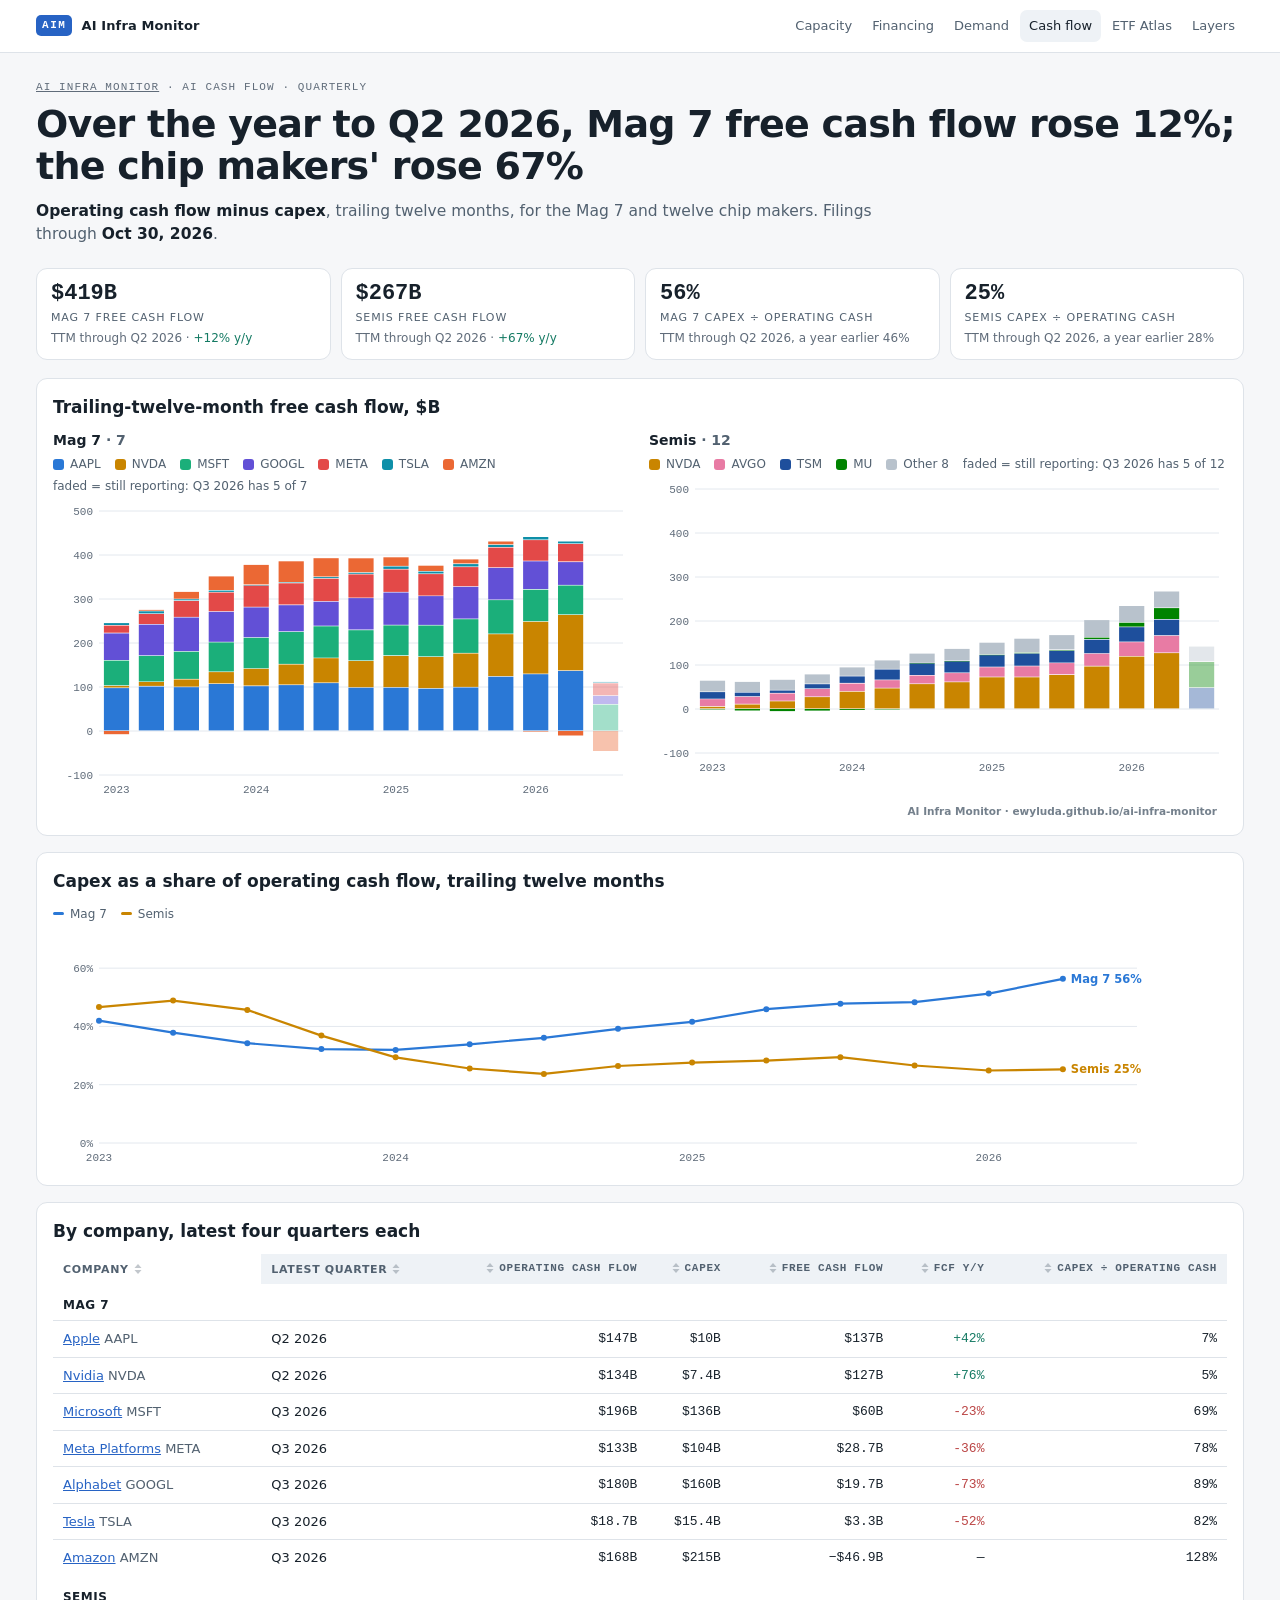
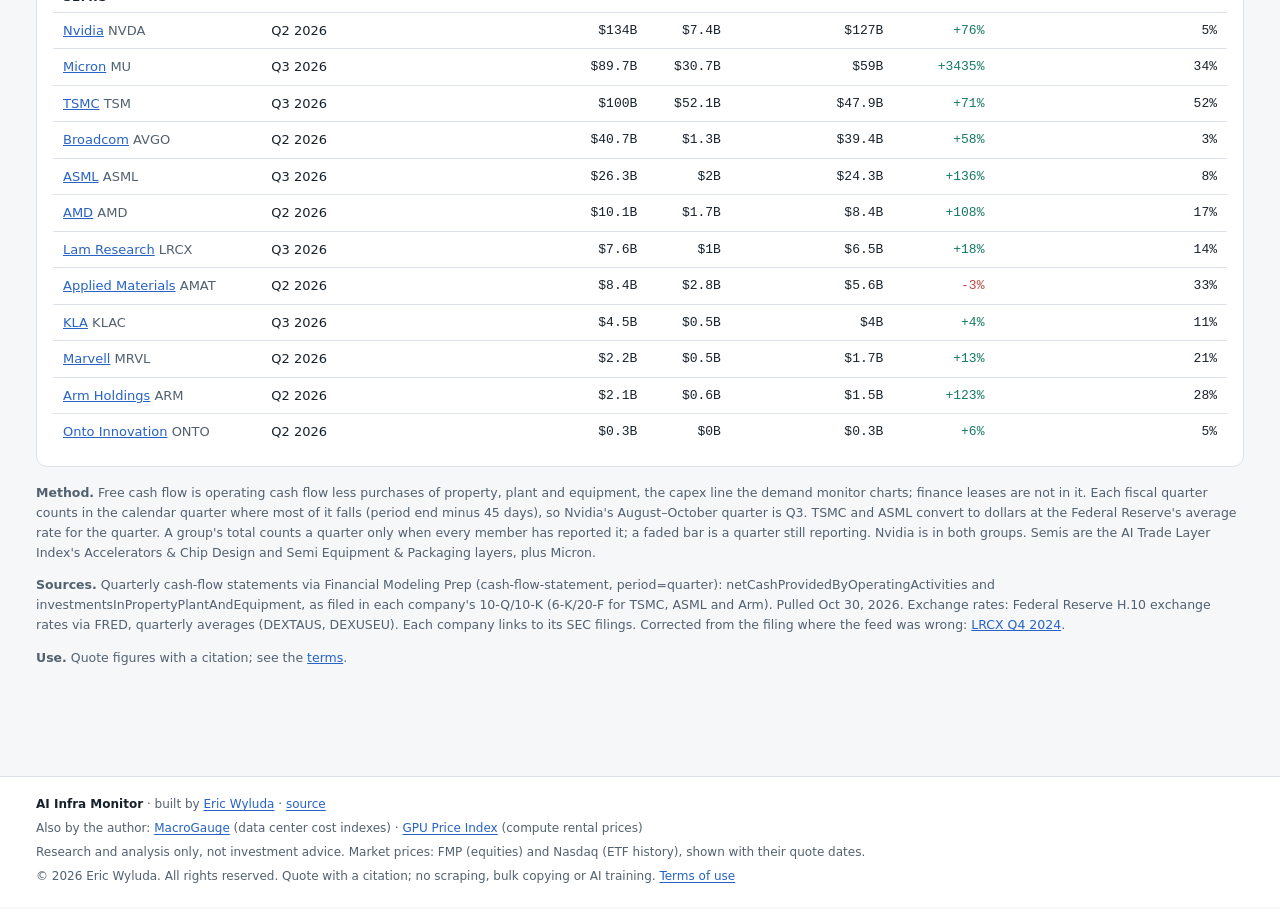
==== commit 1dd95c82: "Fix six page defects: card count, home grid, pinned ledger heads, chart legibility Export of noteboo" ====
--- a/site/ai-cash-flow-monitor.html
+++ b/site/ai-cash-flow-monitor.html
@@ -183,8 +183,9 @@
       `TTM through ${qLabel(lc.q)}, a year earlier ${share(lc.prior?lc.prior.capex/lc.prior.ocf:null)}`):''; }).join('');
 })();
 
-(function fcfChart(){
-  const W=560,H=300,M={l:46,r:8,t:10,b:26};
+// Both charts draw at their on-screen width (one viewBox unit per pixel), so axis text stays legible on a phone.
+function fcfChart(){
+  const W=Math.round(parseFloat(getComputedStyle($('fcfChart')).gridTemplateColumns))||560,H=300,M={l:46,r:8,t:10,b:26};
   const qs=quarterRange();
   const series=Object.fromEntries(D.groups.map(g=>[g.id,groupSeries(g)]));
   // stacked values per group, band and quarter; positives stack up from zero and negatives down
@@ -203,15 +204,15 @@
       return stacks[g.id][i].filter(x=>x.v).map(x=>`<rect x="${(M.l+i*bw+bw*.14).toFixed(1)}" y="${Y(Math.max(x.y0,x.y1)).toFixed(1)}" width="${(bw*.72).toFixed(1)}" height="${Math.max(Math.abs(Y(x.y0)-Y(x.y1))-.6,.4).toFixed(1)}" fill="${x.b.color}"${fade}><title>${esc(x.b.label)} · ${qLabel(q)} · TTM ${fB(x.v)}${s.reported<s.n?` · ${s.reported} of ${s.n} reported`:''}</title></rect>`).join(''); }).join('');
     const xl=qs.map((q,i)=>q[5]==='1'?`<text x="${M.l+i*bw+bw/2}" y="${H-8}" text-anchor="middle">${q.slice(0,4)}</text>`:'').join('');
     const legend=bands(g).map(b=>`<span><i class="sw" style="background:${b.color}"></i>${esc(b.label)}</span>`).join('')+
-      (series[g.id].some(s=>s.reported<s.n)?`<span class="muted">faded = still reporting</span>`:'');
+      (series[g.id].some(s=>s.reported<s.n)?`<span class="muted">faded = still reporting: ${series[g.id].filter(s=>s.reported<s.n).map(s=>`${qLabel(s.q)} has ${s.reported} of ${s.n}`).join(', ')}</span>`:'');  // a partial bar is short because members are missing
     return `<div class="panel"><h3>${esc(g.name)} <span class="muted">· ${g.tickers.length}</span></h3><div class="legend">${legend}</div>
       <svg viewBox="0 0 ${W} ${H}" role="img" aria-label="${esc(g.name)} trailing-twelve-month free cash flow by quarter, stacked by company">
       <g class="grid axis">${ticks}</g><g>${bars}</g><g class="axis">${xl}</g></svg></div>`;
   }).join('');
-})();
-
-(function shareChart(){
-  const W=1140,H=240,M={l:46,r:90,t:10,b:26};
+}
+
+function shareChart(){
+  const W=$('shareChart').clientWidth||1140,H=240,M={l:46,r:90,t:10,b:26};
   const lines=D.groups.map(g=>({g,pts:groupSeries(g).filter(s=>s.reported===s.n).map(s=>[s.q,s.capex/s.ocf])}));
   const qs=quarterRange(), hi=Math.ceil(Math.max(...lines.flatMap(l=>l.pts.map(p=>p[1])))*10+.5)/10;
   const X=q=>M.l+(qIndex(q)-qIndex(qs[0]))/(qs.length-1)*(W-M.l-M.r), Y=v=>M.t+(hi-v)/hi*(H-M.t-M.b);
@@ -222,7 +223,9 @@
     `<text class="endlab" x="${X(pts[pts.length-1][0])+8}" y="${Y(pts[pts.length-1][1])+4}" fill="${SHARE[g.id]}">${esc(g.name)} ${share(pts[pts.length-1][1])}</text>`:'').join('');
   $('shareLegend').innerHTML=D.groups.map(g=>`<span><i class="sw line" style="background:${SHARE[g.id]}"></i>${esc(g.name)}</span>`).join('');
   $('shareChart').innerHTML=`<svg viewBox="0 0 ${W} ${H}" role="img" aria-label="Capex as a share of operating cash flow by quarter, Mag 7 and semis"><g class="grid axis">${ticks}</g>${paths}<g class="axis">${xl}</g></svg>`;
-})();
+}
+function charts(){ fcfChart(); shareChart(); }
+charts(); addEventListener('resize',charts);
 
 (function coTable(){
   const head=`<thead><tr><th>Company</th><th>Latest quarter</th><th class="num">Operating cash flow</th><th class="num">Capex</th><th class="num">Free cash flow</th><th class="num">FCF y/y</th><th class="num">Capex ÷ operating cash</th></tr></thead>`;
--- a/site/assets/brand.css
+++ b/site/assets/brand.css
@@ -48,10 +48,8 @@
 .aim-kicker { color: var(--aim-muted); font-size: 11px; letter-spacing: .12em; text-transform: uppercase; margin: 0 0 10px; }
 .aim-main h1 { font-size: clamp(30px, 5vw, 44px); line-height: 1.1; letter-spacing: -.02em; margin: 0 0 14px; }
 .aim-lede { color: var(--aim-muted); max-width: 760px; font-size: 17px; margin: 0 0 30px; }
-.aim-grid { display: grid; grid-template-columns: repeat(6, minmax(0, 1fr)); gap: 14px; }
-.aim-grid > .aim-card { grid-column: span 2; }
-.aim-grid > .aim-card:nth-child(n+4) { grid-column: span 3; }
-@media (max-width: 1079px) { .aim-grid { grid-template-columns: repeat(2, minmax(0, 1fr)); } .aim-grid > .aim-card, .aim-grid > .aim-card:nth-child(n+4) { grid-column: span 1; } .aim-grid > .aim-card:last-child { grid-column: 1 / -1; } }
+.aim-grid { display: grid; grid-template-columns: repeat(3, minmax(0, 1fr)); gap: 14px; }
+@media (max-width: 1079px) { .aim-grid { grid-template-columns: repeat(2, minmax(0, 1fr)); } }
 @media (max-width: 639px) { .aim-grid { grid-template-columns: minmax(0, 1fr); } }
 .aim-card { display: flex; flex-direction: column; gap: 8px; background: var(--aim-card); border: 1px solid var(--aim-border); border-radius: 11px; padding: 18px; color: inherit; text-decoration: none;
   transition: border-color .15s var(--aim-ease), box-shadow .2s var(--aim-ease); }
